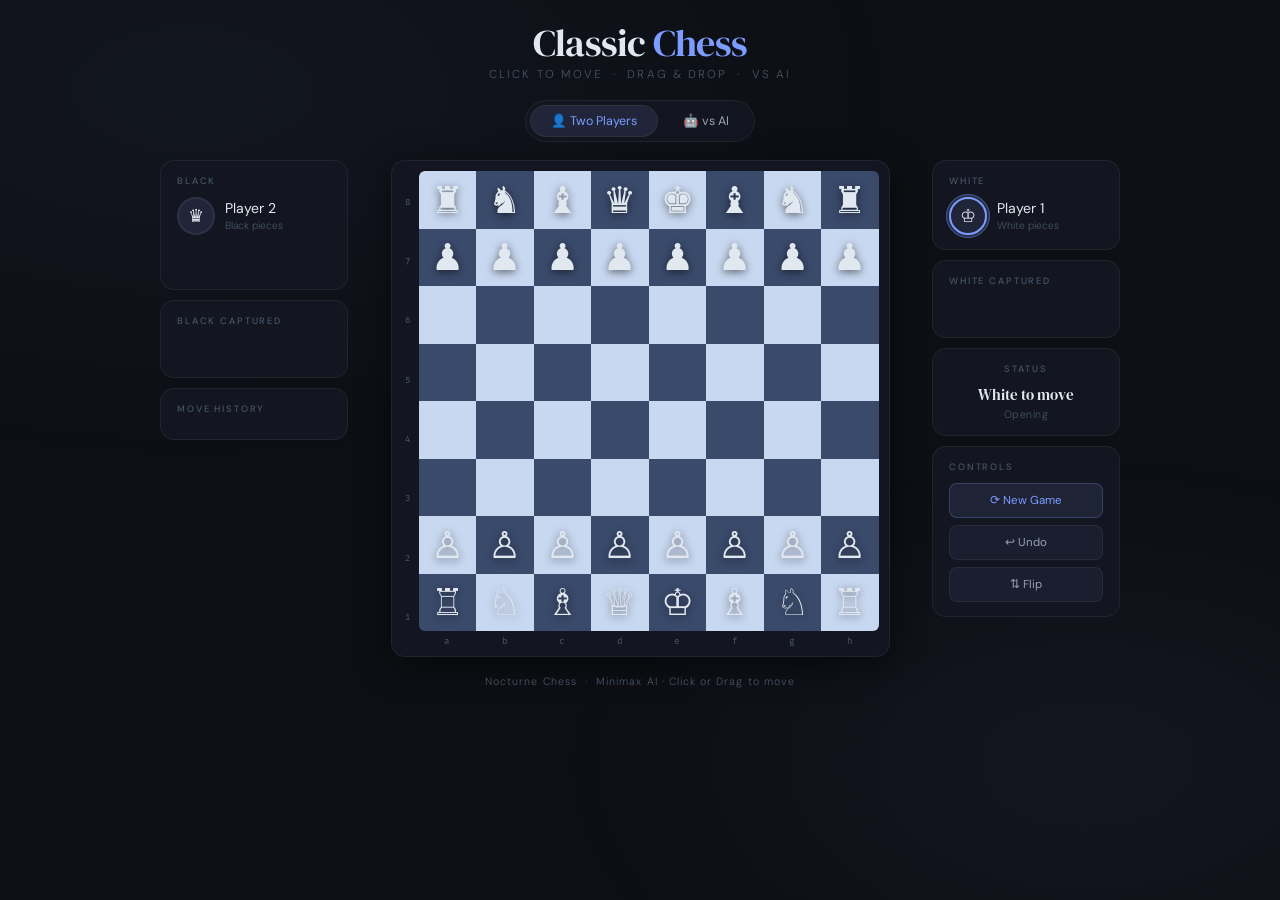
==== index.html @ 40260b12 "logo name update" ====
<!DOCTYPE html>
<html lang="en">

<head>
    <meta charset="UTF-8">
    <meta name="viewport" content="width=device-width, initial-scale=1.0">
    <title>Classic Chess - Sabty</title>
    <link rel="shortcut icon" href="library/chessFav.jfif" type="image/x-icon">
    <link
        href="https://fonts.googleapis.com/css2?family=DM+Serif+Display:ital@0;1&family=DM+Sans:wght@200;300;400;500&family=Fira+Mono:wght@400;500&display=swap"
        rel="stylesheet">
    <link rel="stylesheet" href="index.css">
</head>

<body>
    <div id="app">
        <header class="header">
            <div class="logo">Classic <span>Chess</span></div>
            <div class="subtitle">Click to move &nbsp;·&nbsp; Drag &amp; Drop &nbsp;·&nbsp; vs AI</div>
        </header>
        <div class="mode-bar">
            <button class="mode-btn active" id="mode-human" onclick="setMode('human')">👤 Two Players</button>
            <button class="mode-btn" id="mode-ai" onclick="setMode('ai')">🤖 vs AI</button>
        </div>
        <div class="game-wrap">
            <div class="sidebar">
                <div class="card" id="black-card">
                    <div class="card-label">Black</div>
                    <div class="player-row">
                        <div class="avatar" id="black-avatar">♛</div>
                        <div>
                            <div class="p-name" id="black-name">Player 2</div>
                            <div class="p-label" id="black-sub">Black pieces</div>
                        </div>
                    </div>
                    <div class="diff-row" id="diff-row" style="display:none">
                        <button class="diff-btn" data-d="1" onclick="setDiff(1)">Easy</button>
                        <button class="diff-btn active" data-d="2" onclick="setDiff(2)">Med</button>
                        <button class="diff-btn" data-d="3" onclick="setDiff(3)">Hard</button>
                    </div>
                    <div class="ai-thinking" id="ai-thinking">
                        <span>Thinking</span>
                        <span class="dots"><span>•</span><span>•</span><span>•</span></span>
                    </div>
                </div>
                <div class="card">
                    <div class="card-label">Black captured</div>
                    <div class="captured-row" id="cap-black"></div>
                </div>
                <div class="card">
                    <div class="card-label">Move history</div>
                    <div class="history-list" id="hist-list"></div>
                </div>
            </div>

            <div class="board-wrap">
                <div class="board-shell" id="board-shell">
                    <div class="board-inner">
                        <div class="rank-col" id="rank-col"></div>
                        <div>
                            <div id="board">
                                <!-- flying piece lives inside board for correct absolute positioning -->
                                <div id="flying-piece"></div>
                            </div>
                            <div class="file-row" id="file-row"></div>
                        </div>
                    </div>
                    <div class="gameover" id="gameover">
                        <div class="go-title" id="go-title">Checkmate</div>
                        <div class="go-sub" id="go-sub">White wins</div>
                        <button class="go-btn" onclick="newGame()">Play Again</button>
                    </div>
                </div>
            </div>

            <div class="sidebar">
                <div class="card" id="white-card">
                    <div class="card-label">White</div>
                    <div class="player-row">
                        <div class="avatar">♔</div>
                        <div>
                            <div class="p-name">Player 1</div>
                            <div class="p-label">White pieces</div>
                        </div>
                    </div>
                </div>
                <div class="card">
                    <div class="card-label">White captured</div>
                    <div class="captured-row" id="cap-white"></div>
                </div>
                <div class="card status-card">
                    <div class="card-label">Status</div>
                    <div class="status-main" id="status-main">White to move</div>
                    <div class="status-sub" id="status-sub">Opening</div>
                </div>
                <div class="card">
                    <div class="card-label">Controls</div>
                    <div class="ctrl-group">
                        <button class="btn primary" onclick="newGame()">⟳ New Game</button>
                        <button class="btn" onclick="undoMove()">↩ Undo</button>
                        <button class="btn" onclick="flipBoard()">⇅ Flip</button>
                    </div>
                </div>
            </div>
        </div>
        <footer class="footer">Nocturne Chess &nbsp;·&nbsp; Minimax AI · Click or Drag to move</footer>
    </div>

    <div class="overlay" id="promo-overlay">
        <div class="promo-modal">
            <div class="promo-title">Promote your pawn</div>
            <div class="promo-choices" id="promo-choices"></div>
        </div>
    </div>

    <script src="index.js"></script>
</body>

</html>
---- index.css ----
*,
        *::before,
        *::after {
            box-sizing: border-box;
            margin: 0;
            padding: 0
        }

        :root {
            --bg: #0d0f14;
            --surface: #131620;
            --surface2: #1a1e2e;
            --surface3: #20253a;
            --border: rgba(255, 255, 255, 0.06);
            --border2: rgba(255, 255, 255, 0.12);
            --accent: #7c9dff;
            --accent2: #a78bfa;
            --accent-glow: rgba(124, 157, 255, 0.18);
            --red: #f87171;
            --text: #e2e8f0;
            --text2: #94a3b8;
            --text3: #475569;
            --sq-light: #c8d8f0;
            --sq-dark: #3a4a6b;
            --sq-sel: rgba(124, 157, 255, 0.45);
            --sq-last: rgba(124, 157, 255, 0.22);
            --sq-dot: rgba(124, 157, 255, 0.65);
            --sq-check: rgba(248, 113, 113, 0.45);
            --radius: 14px;
            --radius-sm: 8px;
            --shadow: 0 8px 32px rgba(0, 0, 0, 0.5);
        }

        html {
            scroll-behavior: smooth;
            height: 100%
        }

        body {
            background: var(--bg);
            color: var(--text);
            font-family: 'DM Sans', sans-serif;
            font-weight: 300;
            min-height: 100vh;
            overflow-x: hidden;
            overflow-y: auto;
            -webkit-user-select: none;
            user-select: none
        }

        body::before {
            content: '';
            position: fixed;
            inset: 0;
            background: radial-gradient(ellipse 80% 60% at 15% 10%, rgba(124, 157, 255, .05) 0%, transparent 70%), radial-gradient(ellipse 60% 50% at 85% 85%, rgba(167, 139, 250, .05) 0%, transparent 70%);
            pointer-events: none;
            z-index: 0
        }

        ::-webkit-scrollbar {
            width: 5px
        }

        ::-webkit-scrollbar-track {
            background: transparent
        }

        ::-webkit-scrollbar-thumb {
            background: var(--surface3);
            border-radius: 10px
        }

        /* ── LAYOUT ── */
        #app {
            position: relative;
            z-index: 1;
            min-height: 100vh;
            display: flex;
            flex-direction: column;
            align-items: center;
            padding: 24px 16px 48px;
            gap: 18px
        }

        .header {
            text-align: center;
            animation: fadeDown .8s ease both
        }

        .logo {
            font-family: 'DM Serif Display', serif;
            font-size: clamp(1.6rem, 4vw, 2.4rem);
            color: var(--text);
            letter-spacing: -.02em;
            line-height: 1
        }

        .logo span {
            color: var(--accent)
        }

        .subtitle {
            font-size: .72rem;
            letter-spacing: .18em;
            color: var(--text3);
            text-transform: uppercase;
            margin-top: 5px
        }

        .mode-bar {
            display: flex;
            gap: 6px;
            background: var(--surface);
            border: 1px solid var(--border);
            border-radius: 50px;
            padding: 5px;
            animation: fadeDown .8s .1s ease both
        }

        .mode-btn {
            padding: 7px 20px;
            border-radius: 50px;
            border: none;
            background: transparent;
            color: var(--text2);
            font-family: 'DM Sans', sans-serif;
            font-size: .78rem;
            cursor: pointer;
            transition: all .25s ease
        }

        .mode-btn.active {
            background: var(--surface3);
            color: var(--accent);
            box-shadow: 0 0 0 1px var(--border2)
        }

        .mode-btn:hover:not(.active) {
            color: var(--text)
        }

        .game-wrap {
            display: flex;
            align-items: flex-start;
            gap: 14px;
            width: 100%;
            max-width: 960px;
            animation: fadeUp .9s .2s ease both
        }

        .sidebar {
            flex: 0 0 188px;
            display: flex;
            flex-direction: column;
            gap: 10px
        }

        .card {
            background: var(--surface);
            border: 1px solid var(--border);
            border-radius: var(--radius);
            padding: 14px 16px;
            transition: border-color .2s
        }

        .card-label {
            font-size: .58rem;
            letter-spacing: .2em;
            text-transform: uppercase;
            color: var(--text3);
            margin-bottom: 10px;
            font-weight: 500
        }

        .player-row {
            display: flex;
            align-items: center;
            gap: 10px
        }

        .avatar {
            width: 38px;
            height: 38px;
            border-radius: 50%;
            background: var(--surface3);
            border: 2px solid var(--border);
            display: flex;
            align-items: center;
            justify-content: center;
            font-size: 1.1rem;
            flex-shrink: 0;
            transition: all .3s;
            position: relative
        }

        .active-turn .avatar {
            border-color: var(--accent);
            box-shadow: 0 0 0 3px var(--accent-glow)
        }

        .active-turn .avatar::after {
            content: '';
            position: absolute;
            inset: -5px;
            border-radius: 50%;
            border: 1.5px solid var(--accent);
            opacity: .4;
            animation: ping 1.6s ease-in-out infinite
        }

        @keyframes ping {

            0%,
            100% {
                transform: scale(1);
                opacity: .4
            }

            50% {
                transform: scale(1.22);
                opacity: .1
            }
        }

        .p-name {
            font-size: .88rem;
            color: var(--text);
            font-weight: 400;
            line-height: 1.2
        }

        .p-label {
            font-size: .64rem;
            color: var(--text3);
            margin-top: 2px
        }

        .p-label.ai {
            color: var(--accent2)
        }

        .diff-row {
            display: flex;
            gap: 5px;
            margin-top: 10px
        }

        .diff-btn {
            flex: 1;
            padding: 5px 0;
            border-radius: 6px;
            border: 1px solid var(--border);
            background: transparent;
            color: var(--text3);
            font-family: 'DM Sans', sans-serif;
            font-size: .63rem;
            cursor: pointer;
            transition: all .2s
        }

        .diff-btn.active {
            background: var(--surface3);
            color: var(--accent);
            border-color: var(--accent)
        }

        .diff-btn:hover:not(.active) {
            color: var(--text2);
            border-color: var(--border2)
        }

        .ai-thinking {
            display: flex;
            align-items: center;
            gap: 8px;
            padding: 8px 10px;
            background: rgba(124, 157, 255, .06);
            border: 1px solid rgba(124, 157, 255, .15);
            border-radius: 8px;
            font-size: .7rem;
            color: var(--accent);
            margin-top: 8px;
            opacity: 0;
            transition: opacity .3s;
            pointer-events: none
        }

        .ai-thinking.show {
            opacity: 1
        }

        .dots span {
            animation: blink 1.4s infinite both
        }

        .dots span:nth-child(2) {
            animation-delay: .2s
        }

        .dots span:nth-child(3) {
            animation-delay: .4s
        }

        @keyframes blink {

            0%,
            80%,
            100% {
                opacity: 0
            }

            40% {
                opacity: 1
            }
        }

        .captured-row {
            min-height: 26px;
            display: flex;
            flex-wrap: wrap;
            gap: 1px;
            font-size: .9rem;
            line-height: 1.3;
            color: var(--text2)
        }

        .history-list {
            max-height: 130px;
            overflow-y: auto;
            display: flex;
            flex-direction: column;
            gap: 1px
        }

        .hist-row {
            display: grid;
            grid-template-columns: 20px 1fr 1fr;
            gap: 4px;
            padding: 3px 4px;
            border-radius: 4px;
            font-family: 'Fira Mono', monospace;
            font-size: .66rem;
            color: var(--text2)
        }

        .hist-row:last-child {
            background: var(--surface2)
        }

        .hist-n {
            color: var(--text3);
            font-size: .6rem
        }

        .status-card {
            text-align: center
        }

        .status-main {
            font-family: 'DM Serif Display', serif;
            font-size: .95rem;
            color: var(--text);
            line-height: 1.3
        }

        .status-main.check {
            color: var(--red)
        }

        .status-sub {
            font-size: .66rem;
            color: var(--text3);
            margin-top: 3px;
            letter-spacing: .05em
        }

        .ctrl-group {
            display: flex;
            flex-direction: column;
            gap: 7px
        }

        .btn {
            width: 100%;
            padding: 9px 14px;
            border-radius: var(--radius-sm);
            border: 1px solid var(--border);
            background: var(--surface2);
            color: var(--text2);
            font-family: 'DM Sans', sans-serif;
            font-size: .72rem;
            cursor: pointer;
            transition: all .2s;
            display: flex;
            align-items: center;
            justify-content: center;
            gap: 6px
        }

        .btn:hover {
            background: var(--surface3);
            color: var(--text);
            border-color: var(--border2);
            transform: translateY(-1px)
        }

        .btn:active {
            transform: scale(.98)
        }

        .btn.primary {
            background: rgba(124, 157, 255, .1);
            border-color: rgba(124, 157, 255, .25);
            color: var(--accent)
        }

        .btn.primary:hover {
            background: rgba(124, 157, 255, .18);
            border-color: var(--accent)
        }

        /* ── BOARD ── */
        .board-wrap {
            flex: 1;
            display: flex;
            flex-direction: column;
            align-items: center;
            min-width: 0
        }

        .board-shell {
            position: relative;
            background: var(--surface);
            border: 1px solid var(--border);
            border-radius: var(--radius);
            padding: 10px;
            box-shadow: var(--shadow);
            transition: box-shadow .35s
        }

        .board-shell.glow {
            box-shadow: var(--shadow), 0 0 50px rgba(124, 157, 255, .07), 0 0 0 1px rgba(124, 157, 255, .08)
        }

        .file-row {
            display: flex;
            justify-content: space-around;
            padding: 4px 0 0
        }

        .rank-col {
            display: flex;
            flex-direction: column;
            justify-content: space-around;
            padding: 0 5px 0 0
        }

        .board-inner {
            display: flex
        }

        .coord {
            font-family: 'Fira Mono', monospace;
            font-size: clamp(.42rem, .75vw, .58rem);
            color: var(--text3);
            text-align: center;
            user-select: none;
            width: 12px
        }

        /* The board grid — squares are positioned relatively, pieces fly over them */
        #board {
            display: grid;
            grid-template-columns: repeat(8, 1fr);
            grid-template-rows: repeat(8, 1fr);
            width: min(56vw, 460px);
            height: min(56vw, 460px);
            border-radius: 6px;
            overflow: hidden;
            box-shadow: inset 0 0 30px rgba(0, 0, 0, .4);
            position: relative;
            /* anchor for flying piece */
        }

        .sq {
            position: relative;
            display: flex;
            align-items: center;
            justify-content: center;
            cursor: pointer;
            transition: filter .1s;
        }

        .sq.light {
            background: var(--sq-light)
        }

        .sq.dark {
            background: var(--sq-dark)
        }

        .sq.selected {
            background: var(--sq-sel) !important;
            box-shadow: inset 0 0 0 2.5px rgba(124, 157, 255, .85)
        }

        .sq.lm-from,
        .sq.lm-to {
            background: var(--sq-last) !important
        }

        .sq.in-check {
            background: var(--sq-check) !important
        }

        .sq:hover:not(.selected) {
            filter: brightness(1.09)
        }

        /* move indicator dot */
        .sq.can-move::after {
            content: '';
            position: absolute;
            width: 30%;
            height: 30%;
            border-radius: 50%;
            background: var(--sq-dot);
            pointer-events: none;
            box-shadow: 0 0 10px var(--sq-dot);
            z-index: 1
        }

        /* capture ring */
        .sq.can-cap::after {
            content: '';
            position: absolute;
            inset: 0;
            border: 3.5px solid rgba(124, 157, 255, .55);
            pointer-events: none;
            z-index: 1
        }

        /* ── PIECES ── */
        /* Static piece sitting on square */
        .piece {
            font-size: clamp(1.4rem, 3.2vw, 2.3rem);
            line-height: 1;
            pointer-events: none;
            /* drag handled by square / flying-piece */
            filter: drop-shadow(0 2px 4px rgba(0, 0, 0, .55));
            position: relative;
            z-index: 2;
            transition: transform .1s ease, opacity .15s ease;
            will-change: transform;
        }

        .sq:hover .piece {
            transform: scale(1.06) translateY(-2px)
        }

        /* while being dragged from, hide static piece */
        .sq.dragging-src .piece {
            opacity: 0
        }

        /* ── FLYING / ANIMATED PIECE ── */
        /* This div flies from source to dest via CSS transition */
        #flying-piece {
            position: absolute;
            pointer-events: none;
            z-index: 100;
            font-size: clamp(1.4rem, 3.2vw, 2.3rem);
            line-height: 1;
            filter: drop-shadow(0 6px 16px rgba(0, 0, 0, .7));
            transform-origin: center;
            display: none;
            will-change: transform, left, top;
        }

        #flying-piece.animate {
            transition: left .22s cubic-bezier(.25, .8, .25, 1), top .22s cubic-bezier(.25, .8, .25, 1), transform .22s ease;
        }

        #flying-piece.drag-scale {
            transform: scale(1.25) translateY(-8px)
        }

        /* ── GAME OVER ── */
        .gameover {
            position: absolute;
            top: 50%;
            left: 50%;
            transform: translate(-50%, -50%) scale(.85);
            background: rgba(10, 12, 18, .96);
            border: 1px solid var(--border2);
            backdrop-filter: blur(18px);
            border-radius: var(--radius);
            padding: 32px 40px;
            text-align: center;
            z-index: 20;
            box-shadow: var(--shadow);
            opacity: 0;
            pointer-events: none;
            transition: all .4s cubic-bezier(.34, 1.56, .64, 1);
            min-width: 220px
        }

        .gameover.show {
            opacity: 1;
            pointer-events: all;
            transform: translate(-50%, -50%) scale(1)
        }

        .go-title {
            font-family: 'DM Serif Display', serif;
            font-size: 1.8rem;
            color: var(--accent);
            text-shadow: 0 0 30px rgba(124, 157, 255, .4);
            margin-bottom: 5px
        }

        .go-sub {
            font-size: .82rem;
            color: var(--text2);
            margin-bottom: 20px
        }

        .go-btn {
            padding: 10px 28px;
            border-radius: 50px;
            background: rgba(124, 157, 255, .1);
            border: 1px solid rgba(124, 157, 255, .3);
            color: var(--accent);
            font-family: 'DM Sans', sans-serif;
            font-size: .78rem;
            cursor: pointer;
            transition: all .2s
        }

        .go-btn:hover {
            background: rgba(124, 157, 255, .2);
            border-color: var(--accent)
        }

        /* ── PROMO ── */
        .overlay {
            position: fixed;
            inset: 0;
            background: rgba(5, 6, 12, .82);
            backdrop-filter: blur(8px);
            display: flex;
            align-items: center;
            justify-content: center;
            z-index: 200;
            opacity: 0;
            pointer-events: none;
            transition: opacity .3s
        }

        .overlay.open {
            opacity: 1;
            pointer-events: all
        }

        .promo-modal {
            background: var(--surface2);
            border: 1px solid var(--border2);
            border-radius: var(--radius);
            padding: 28px 24px;
            text-align: center;
            box-shadow: 0 40px 80px rgba(0, 0, 0, .7);
            transform: translateY(14px) scale(.97);
            transition: transform .3s
        }

        .overlay.open .promo-modal {
            transform: none
        }

        .promo-title {
            font-family: 'DM Serif Display', serif;
            font-size: 1.1rem;
            color: var(--text);
            margin-bottom: 18px
        }

        .promo-choices {
            display: flex;
            gap: 10px;
            justify-content: center
        }

        .promo-btn {
            width: 68px;
            height: 68px;
            background: var(--surface3);
            border: 1px solid var(--border);
            border-radius: 10px;
            font-size: 2.4rem;
            cursor: pointer;
            display: flex;
            align-items: center;
            justify-content: center;
            transition: all .2s;
            filter: drop-shadow(0 2px 5px rgba(0, 0, 0, .4))
        }

        .promo-btn:hover {
            background: var(--surface);
            border-color: var(--accent);
            transform: translateY(-3px) scale(1.08);
            box-shadow: 0 8px 24px rgba(124, 157, 255, .2)
        }

        .footer {
            text-align: center;
            font-size: .66rem;
            color: var(--text3);
            letter-spacing: .1em;
            animation: fadeUp .8s .5s ease both
        }

        @keyframes fadeDown {
            from {
                opacity: 0;
                transform: translateY(-16px)
            }

            to {
                opacity: 1;
                transform: translateY(0)
            }
        }

        @keyframes fadeUp {
            from {
                opacity: 0;
                transform: translateY(16px)
            }

            to {
                opacity: 1;
                transform: translateY(0)
            }
        }

        /* ── RESPONSIVE ── */
        @media(max-width:800px) {
            .game-wrap {
                flex-direction: column;
                align-items: center
            }

            .sidebar {
                flex-direction: row;
                flex-wrap: wrap;
                width: 100%;
                max-width: 520px
            }

            .sidebar .card {
                flex: 1 1 140px;
                min-width: 120px
            }

            .ctrl-group {
                flex-direction: row
            }

            .btn {
                padding: 8px 10px
            }

            #board {
                width: min(90vw, 440px);
                height: min(90vw, 440px)
            }
        }

        @media(max-width:500px) {
            #app {
                padding: 12px 10px 32px;
                gap: 14px
            }

            .sidebar .card {
                flex: 1 1 110px;
                padding: 10px 12px
            }

            .mode-btn {
                padding: 6px 13px;
                font-size: .72rem
            }

            .history-list {
                max-height: 90px
            }
        }
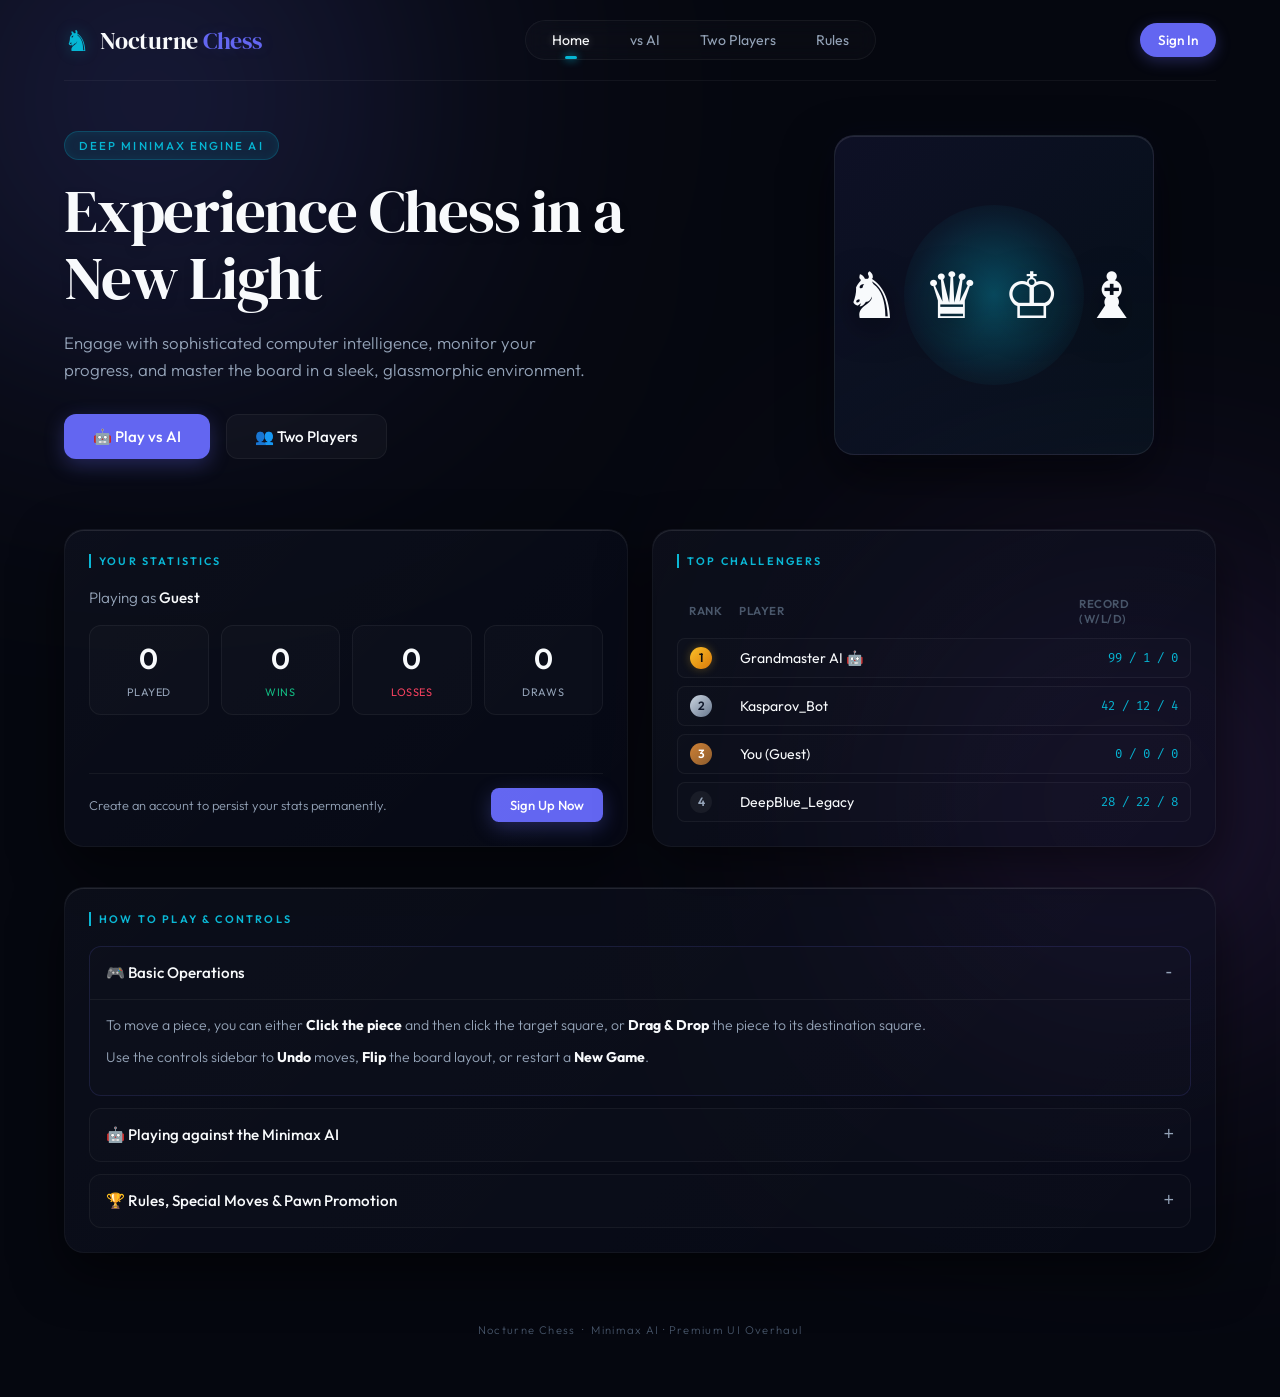
==== commit 8da80a32: "login sign up update and ui design changed" ====
--- a/index.html
+++ b/index.html
@@ -4,108 +4,252 @@
 <head>
     <meta charset="UTF-8">
     <meta name="viewport" content="width=device-width, initial-scale=1.0">
-    <title>Classic Chess - Sabty</title>
-    <link rel="shortcut icon" href="library/chessFav.jfif" type="image/x-icon">
+    <title>Nocturne Chess - Premium Engine AI</title>
+    <link rel="shortcut icon" href="library/Favicon.png" type="image/png">
     <link
-        href="https://fonts.googleapis.com/css2?family=DM+Serif+Display:ital@0;1&family=DM+Sans:wght@200;300;400;500&family=Fira+Mono:wght@400;500&display=swap"
+        href="https://fonts.googleapis.com/css2?family=Outfit:wght@300;400;500;600;700&family=DM+Serif+Display:ital@0;1&family=DM+Sans:wght@200;300;400;500&family=Fira+Mono:wght@400;500&display=swap"
         rel="stylesheet">
     <link rel="stylesheet" href="index.css">
 </head>
 
 <body>
+    <!-- Radial Nebulae Glow Backdrops -->
+    <div class="nebula nebula-1"></div>
+    <div class="nebula nebula-2"></div>
+
     <div id="app">
-        <header class="header">
-            <div class="logo">Classic <span>Chess</span></div>
-            <div class="subtitle">Click to move &nbsp;·&nbsp; Drag &amp; Drop &nbsp;·&nbsp; vs AI</div>
-        </header>
-        <div class="mode-bar">
-            <button class="mode-btn active" id="mode-human" onclick="setMode('human')">👤 Two Players</button>
-            <button class="mode-btn" id="mode-ai" onclick="setMode('ai')">🤖 vs AI</button>
+        <!-- Navigation Bar -->
+        <nav class="navbar">
+            <div class="nav-brand" onclick="navigateTo('home')">
+                <span class="brand-icon">♞</span>
+                <span class="brand-text">Nocturne <span>Chess</span></span>
+            </div>
+            <div class="nav-links">
+                <a href="#" class="nav-item active" id="link-home" onclick="navigateTo('home'); event.preventDefault();">Home</a>
+                <a href="#" class="nav-item" id="link-play-ai" onclick="startNewGame('ai'); event.preventDefault();">vs AI</a>
+                <a href="#" class="nav-item" id="link-play-local" onclick="startNewGame('human'); event.preventDefault();">Two Players</a>
+                <a href="#" class="nav-item" id="link-rules" onclick="scrollToRules(); event.preventDefault();">Rules</a>
+            </div>
+            <div class="nav-auth" id="nav-auth-section">
+                <!-- Will be dynamically updated by index.js -->
+                <button class="nav-btn" onclick="window.location.href='./Login-signup/signin.html'">Sign In</button>
+            </div>
+        </nav>
+
+        <!-- HOMEPAGE VIEW -->
+        <div id="home-view" class="view-screen active">
+            <div class="hero-section">
+                <div class="hero-content">
+                    <span class="hero-badge">Deep Minimax Engine AI</span>
+                    <h1 class="hero-title">Experience Chess in a New Light</h1>
+                    <p class="hero-subtitle">Engage with sophisticated computer intelligence, monitor your progress, and master the board in a sleek, glassmorphic environment.</p>
+                    <div class="hero-actions">
+                        <button class="btn btn-primary" onclick="startNewGame('ai')">🤖 Play vs AI</button>
+                        <button class="btn btn-secondary" onclick="startNewGame('human')">👥 Two Players</button>
+                    </div>
+                </div>
+                <div class="hero-visual">
+                    <div class="mock-board-container">
+                        <div class="visual-blur-circle"></div>
+                        <div class="preview-pieces">♞ ♛ ♔ ♝</div>
+                    </div>
+                </div>
+            </div>
+
+            <!-- Dashboard / Statistics Grid -->
+            <div class="home-grid">
+                <div class="card stats-card-wrapper">
+                    <div class="card-label">Your Statistics</div>
+                    <div class="stats-user-info" id="stats-user-greeting">
+                        Playing as <strong id="stats-username">Guest</strong>
+                    </div>
+                    <div class="stats-grid">
+                        <div class="stat-box">
+                            <span class="stat-val" id="stat-played">0</span>
+                            <span class="stat-lbl">Played</span>
+                        </div>
+                        <div class="stat-box">
+                            <span class="stat-val" id="stat-wins">0</span>
+                            <span class="stat-lbl text-win">Wins</span>
+                        </div>
+                        <div class="stat-box">
+                            <span class="stat-val" id="stat-losses">0</span>
+                            <span class="stat-lbl text-loss">Losses</span>
+                        </div>
+                        <div class="stat-box">
+                            <span class="stat-val" id="stat-draws">0</span>
+                            <span class="stat-lbl">Draws</span>
+                        </div>
+                    </div>
+                    <div class="stats-cta" id="stats-auth-prompt">
+                        <p>Create an account to persist your stats permanently.</p>
+                        <button class="btn btn-primary btn-sm" onclick="window.location.href='./Login-signup/signup.html'">Sign Up Now</button>
+                    </div>
+                </div>
+
+                <!-- Leaderboard Card -->
+                <div class="card leaderboard-card">
+                    <div class="card-label">Top Challengers</div>
+                    <div class="leaderboard-list">
+                        <div class="leader-row header-row">
+                            <span>Rank</span>
+                            <span>Player</span>
+                            <span>Record (W/L/D)</span>
+                        </div>
+                        <div class="leader-row">
+                            <span class="rank-badge rank-1">1</span>
+                            <span class="player-name">Grandmaster AI 🤖</span>
+                            <span class="player-record">99 / 1 / 0</span>
+                        </div>
+                        <div class="leader-row">
+                            <span class="rank-badge rank-2">2</span>
+                            <span class="player-name">Kasparov_Bot</span>
+                            <span class="player-record">42 / 12 / 4</span>
+                        </div>
+                        <div class="leader-row">
+                            <span class="rank-badge rank-3">3</span>
+                            <span class="player-name" id="leader-user-name">You (Guest)</span>
+                            <span class="player-record" id="leader-user-record">0 / 0 / 0</span>
+                        </div>
+                        <div class="leader-row">
+                            <span class="rank-badge">4</span>
+                            <span class="player-name">DeepBlue_Legacy</span>
+                            <span class="player-record">28 / 22 / 8</span>
+                        </div>
+                    </div>
+                </div>
+            </div>
+
+            <!-- Rules & FAQ Section -->
+            <div class="card rules-section" id="rules-section">
+                <div class="card-label">How to Play & Controls</div>
+                <div class="rules-accordion">
+                    <details class="rules-details" open>
+                        <summary class="rules-summary">🎮 Basic Operations</summary>
+                        <div class="rules-content">
+                            <p>To move a piece, you can either <strong>Click the piece</strong> and then click the target square, or <strong>Drag & Drop</strong> the piece to its destination square.</p>
+                            <p>Use the controls sidebar to <strong>Undo</strong> moves, <strong>Flip</strong> the board layout, or restart a <strong>New Game</strong>.</p>
+                        </div>
+                    </details>
+                    <details class="rules-details">
+                        <summary class="rules-summary">🤖 Playing against the Minimax AI</summary>
+                        <div class="rules-content">
+                            <p>Switching to <strong>vs AI</strong> mode enables the Minimax engine. The engine computes optimal moves using alpha-beta pruning.</p>
+                            <p>You can choose between three difficulty levels: <strong>Easy</strong> (incorporates randomized noise), <strong>Med</strong> (Medium depth search), and <strong>Hard</strong> (deeper positional lookup).</p>
+                        </div>
+                    </details>
+                    <details class="rules-details">
+                        <summary class="rules-summary">🏆 Rules, Special Moves & Pawn Promotion</summary>
+                        <div class="rules-content">
+                            <p>The game supports standard chess rules including checkmate verification, stalemate detection, castling, and en passant captures.</p>
+                            <p>When a pawn reaches the opposite end of the board, an overlay dialog will prompt you to select a promotion piece (Queen, Rook, Bishop, or Knight).</p>
+                        </div>
+                    </details>
+                </div>
+            </div>
         </div>
-        <div class="game-wrap">
-            <div class="sidebar">
-                <div class="card" id="black-card">
-                    <div class="card-label">Black</div>
-                    <div class="player-row">
-                        <div class="avatar" id="black-avatar">♛</div>
-                        <div>
-                            <div class="p-name" id="black-name">Player 2</div>
-                            <div class="p-label" id="black-sub">Black pieces</div>
-                        </div>
-                    </div>
-                    <div class="diff-row" id="diff-row" style="display:none">
-                        <button class="diff-btn" data-d="1" onclick="setDiff(1)">Easy</button>
-                        <button class="diff-btn active" data-d="2" onclick="setDiff(2)">Med</button>
-                        <button class="diff-btn" data-d="3" onclick="setDiff(3)">Hard</button>
-                    </div>
-                    <div class="ai-thinking" id="ai-thinking">
-                        <span>Thinking</span>
-                        <span class="dots"><span>•</span><span>•</span><span>•</span></span>
-                    </div>
-                </div>
-                <div class="card">
-                    <div class="card-label">Black captured</div>
-                    <div class="captured-row" id="cap-black"></div>
-                </div>
-                <div class="card">
-                    <div class="card-label">Move history</div>
-                    <div class="history-list" id="hist-list"></div>
-                </div>
-            </div>
-
-            <div class="board-wrap">
-                <div class="board-shell" id="board-shell">
-                    <div class="board-inner">
-                        <div class="rank-col" id="rank-col"></div>
-                        <div>
-                            <div id="board">
-                                <!-- flying piece lives inside board for correct absolute positioning -->
-                                <div id="flying-piece"></div>
+
+
+        <!-- GAMEPLAY VIEW -->
+        <div id="game-view" class="view-screen" style="display: none;">
+            <div class="game-header">
+                <button class="back-home-btn" onclick="navigateTo('home')">← Back to Dashboard</button>
+                <div class="mode-bar">
+                    <button class="mode-btn active" id="mode-human" onclick="setMode('human')">👤 Two Players</button>
+                    <button class="mode-btn" id="mode-ai" onclick="setMode('ai')">🤖 vs AI</button>
+                </div>
+            </div>
+            
+            <div class="game-wrap">
+                <!-- BLACK SIDEBAR -->
+                <div class="sidebar">
+                    <div class="card" id="black-card">
+                        <div class="card-label">Black</div>
+                        <div class="player-row">
+                            <div class="avatar" id="black-avatar">♛</div>
+                            <div>
+                                <div class="p-name" id="black-name">Player 2</div>
+                                <div class="p-label" id="black-sub">Black pieces</div>
                             </div>
-                            <div class="file-row" id="file-row"></div>
-                        </div>
-                    </div>
-                    <div class="gameover" id="gameover">
-                        <div class="go-title" id="go-title">Checkmate</div>
-                        <div class="go-sub" id="go-sub">White wins</div>
-                        <button class="go-btn" onclick="newGame()">Play Again</button>
-                    </div>
-                </div>
-            </div>
-
-            <div class="sidebar">
-                <div class="card" id="white-card">
-                    <div class="card-label">White</div>
-                    <div class="player-row">
-                        <div class="avatar">♔</div>
-                        <div>
-                            <div class="p-name">Player 1</div>
-                            <div class="p-label">White pieces</div>
-                        </div>
-                    </div>
-                </div>
-                <div class="card">
-                    <div class="card-label">White captured</div>
-                    <div class="captured-row" id="cap-white"></div>
-                </div>
-                <div class="card status-card">
-                    <div class="card-label">Status</div>
-                    <div class="status-main" id="status-main">White to move</div>
-                    <div class="status-sub" id="status-sub">Opening</div>
-                </div>
-                <div class="card">
-                    <div class="card-label">Controls</div>
-                    <div class="ctrl-group">
-                        <button class="btn primary" onclick="newGame()">⟳ New Game</button>
-                        <button class="btn" onclick="undoMove()">↩ Undo</button>
-                        <button class="btn" onclick="flipBoard()">⇅ Flip</button>
+                        </div>
+                        <div class="diff-row" id="diff-row" style="display:none">
+                            <button class="diff-btn" data-d="1" onclick="setDiff(1)">Easy</button>
+                            <button class="diff-btn active" data-d="2" onclick="setDiff(2)">Med</button>
+                            <button class="diff-btn" data-d="3" onclick="setDiff(3)">Hard</button>
+                        </div>
+                        <div class="ai-thinking" id="ai-thinking">
+                            <span>Thinking</span>
+                            <span class="dots"><span>•</span><span>•</span><span>•</span></span>
+                        </div>
+                    </div>
+                    <div class="card">
+                        <div class="card-label">Black captured</div>
+                        <div class="captured-row" id="cap-black"></div>
+                    </div>
+                    <div class="card">
+                        <div class="card-label">Move history</div>
+                        <div class="history-list" id="hist-list"></div>
+                    </div>
+                </div>
+
+                <!-- GAME BOARD CONTAINER -->
+                <div class="board-wrap">
+                    <div class="board-shell" id="board-shell">
+                        <div class="board-inner">
+                            <div class="rank-col" id="rank-col"></div>
+                            <div>
+                                <div id="board">
+                                    <!-- flying piece lives inside board for correct absolute positioning -->
+                                    <div id="flying-piece"></div>
+                                </div>
+                                <div class="file-row" id="file-row"></div>
+                            </div>
+                        </div>
+                        <div class="gameover" id="gameover">
+                            <div class="go-title" id="go-title">Checkmate</div>
+                            <div class="go-sub" id="go-sub">White wins</div>
+                            <button class="go-btn" onclick="newGame()">Play Again</button>
+                        </div>
+                    </div>
+                </div>
+
+                <!-- WHITE SIDEBAR -->
+                <div class="sidebar">
+                    <div class="card" id="white-card">
+                        <div class="card-label">White</div>
+                        <div class="player-row">
+                            <div class="avatar" id="white-avatar">♔</div>
+                            <div>
+                                <div class="p-name" id="white-name">Player 1</div>
+                                <div class="p-label" id="white-sub">White pieces</div>
+                            </div>
+                        </div>
+                    </div>
+                    <div class="card">
+                        <div class="card-label">White captured</div>
+                        <div class="captured-row" id="cap-white"></div>
+                    </div>
+                    <div class="card status-card">
+                        <div class="card-label">Status</div>
+                        <div class="status-main" id="status-main">White to move</div>
+                        <div class="status-sub" id="status-sub">Opening</div>
+                    </div>
+                    <div class="card">
+                        <div class="card-label">Controls</div>
+                        <div class="ctrl-group">
+                            <button class="btn btn-primary btn-game" onclick="newGame()">⟳ New Game</button>
+                            <button class="btn btn-game" onclick="undoMove()">↩ Undo</button>
+                            <button class="btn btn-game" onclick="flipBoard()">⇅ Flip</button>
+                        </div>
                     </div>
                 </div>
             </div>
         </div>
-        <footer class="footer">Nocturne Chess &nbsp;·&nbsp; Minimax AI · Click or Drag to move</footer>
+
+        <footer class="footer">Nocturne Chess &nbsp;·&nbsp; Minimax AI · Premium UI Overhaul</footer>
     </div>
 
+    <!-- PROMOTION DIALOG OVERLAY -->
     <div class="overlay" id="promo-overlay">
         <div class="promo-modal">
             <div class="promo-title">Promote your pawn</div>
--- a/index.css
+++ b/index.css
@@ -1,799 +1,1603 @@
-        *,
-        *::before,
-        *::after {
-            box-sizing: border-box;
-            margin: 0;
-            padding: 0
-        }
-
-        :root {
-            --bg: #0d0f14;
-            --surface: #131620;
-            --surface2: #1a1e2e;
-            --surface3: #20253a;
-            --border: rgba(255, 255, 255, 0.06);
-            --border2: rgba(255, 255, 255, 0.12);
-            --accent: #7c9dff;
-            --accent2: #a78bfa;
-            --accent-glow: rgba(124, 157, 255, 0.18);
-            --red: #f87171;
-            --text: #e2e8f0;
-            --text2: #94a3b8;
-            --text3: #475569;
-            --sq-light: #c8d8f0;
-            --sq-dark: #3a4a6b;
-            --sq-sel: rgba(124, 157, 255, 0.45);
-            --sq-last: rgba(124, 157, 255, 0.22);
-            --sq-dot: rgba(124, 157, 255, 0.65);
-            --sq-check: rgba(248, 113, 113, 0.45);
-            --radius: 14px;
-            --radius-sm: 8px;
-            --shadow: 0 8px 32px rgba(0, 0, 0, 0.5);
-        }
-
-        html {
-            scroll-behavior: smooth;
-            height: 100%
-        }
-
-        body {
-            background: var(--bg);
-            color: var(--text);
-            font-family: 'DM Sans', sans-serif;
-            font-weight: 300;
-            min-height: 100vh;
-            overflow-x: hidden;
-            overflow-y: auto;
-            -webkit-user-select: none;
-            user-select: none
-        }
-
-        body::before {
-            content: '';
-            position: fixed;
-            inset: 0;
-            background: radial-gradient(ellipse 80% 60% at 15% 10%, rgba(124, 157, 255, .05) 0%, transparent 70%), radial-gradient(ellipse 60% 50% at 85% 85%, rgba(167, 139, 250, .05) 0%, transparent 70%);
-            pointer-events: none;
-            z-index: 0
-        }
-
-        ::-webkit-scrollbar {
-            width: 5px
-        }
-
-        ::-webkit-scrollbar-track {
-            background: transparent
-        }
-
-        ::-webkit-scrollbar-thumb {
-            background: var(--surface3);
-            border-radius: 10px
-        }
-
-        /* ── LAYOUT ── */
-        #app {
-            position: relative;
-            z-index: 1;
-            min-height: 100vh;
-            display: flex;
-            flex-direction: column;
-            align-items: center;
-            padding: 24px 16px 48px;
-            gap: 18px
-        }
-
-        .header {
-            text-align: center;
-            animation: fadeDown .8s ease both
-        }
-
-        .logo {
-            font-family: 'DM Serif Display', serif;
-            font-size: clamp(1.6rem, 4vw, 2.4rem);
-            color: var(--text);
-            letter-spacing: -.02em;
-            line-height: 1
-        }
-
-        .logo span {
-            color: var(--accent)
-        }
-
-        .subtitle {
-            font-size: .72rem;
-            letter-spacing: .18em;
-            color: var(--text3);
-            text-transform: uppercase;
-            margin-top: 5px
-        }
-
-        .mode-bar {
-            display: flex;
-            gap: 6px;
-            background: var(--surface);
-            border: 1px solid var(--border);
-            border-radius: 50px;
-            padding: 5px;
-            animation: fadeDown .8s .1s ease both
-        }
-
-        .mode-btn {
-            padding: 7px 20px;
-            border-radius: 50px;
-            border: none;
-            background: transparent;
-            color: var(--text2);
-            font-family: 'DM Sans', sans-serif;
-            font-size: .78rem;
-            cursor: pointer;
-            transition: all .25s ease
-        }
-
-        .mode-btn.active {
-            background: var(--surface3);
-            color: var(--accent);
-            box-shadow: 0 0 0 1px var(--border2)
-        }
-
-        .mode-btn:hover:not(.active) {
-            color: var(--text)
-        }
-
-        .game-wrap {
-            display: flex;
-            align-items: flex-start;
-            gap: 14px;
-            width: 100%;
-            max-width: 960px;
-            animation: fadeUp .9s .2s ease both
-        }
-
-        .sidebar {
-            flex: 0 0 188px;
-            display: flex;
-            flex-direction: column;
-            gap: 10px
-        }
-
-        .card {
-            background: var(--surface);
-            border: 1px solid var(--border);
-            border-radius: var(--radius);
-            padding: 14px 16px;
-            transition: border-color .2s
-        }
-
-        .card-label {
-            font-size: .58rem;
-            letter-spacing: .2em;
-            text-transform: uppercase;
-            color: var(--text3);
-            margin-bottom: 10px;
-            font-weight: 500
-        }
-
-        .player-row {
-            display: flex;
-            align-items: center;
-            gap: 10px
-        }
-
-        .avatar {
-            width: 38px;
-            height: 38px;
-            border-radius: 50%;
-            background: var(--surface3);
-            border: 2px solid var(--border);
-            display: flex;
-            align-items: center;
-            justify-content: center;
-            font-size: 1.1rem;
-            flex-shrink: 0;
-            transition: all .3s;
-            position: relative
-        }
-
-        .active-turn .avatar {
-            border-color: var(--accent);
-            box-shadow: 0 0 0 3px var(--accent-glow)
-        }
-
-        .active-turn .avatar::after {
-            content: '';
-            position: absolute;
-            inset: -5px;
-            border-radius: 50%;
-            border: 1.5px solid var(--accent);
-            opacity: .4;
-            animation: ping 1.6s ease-in-out infinite
-        }
-
-        @keyframes ping {
-
-            0%,
-            100% {
-                transform: scale(1);
-                opacity: .4
-            }
-
-            50% {
-                transform: scale(1.22);
-                opacity: .1
-            }
-        }
-
-        .p-name {
-            font-size: .88rem;
-            color: var(--text);
-            font-weight: 400;
-            line-height: 1.2
-        }
-
-        .p-label {
-            font-size: .64rem;
-            color: var(--text3);
-            margin-top: 2px
-        }
-
-        .p-label.ai {
-            color: var(--accent2)
-        }
-
-        .diff-row {
-            display: flex;
-            gap: 5px;
-            margin-top: 10px
-        }
-
-        .diff-btn {
-            flex: 1;
-            padding: 5px 0;
-            border-radius: 6px;
-            border: 1px solid var(--border);
-            background: transparent;
-            color: var(--text3);
-            font-family: 'DM Sans', sans-serif;
-            font-size: .63rem;
-            cursor: pointer;
-            transition: all .2s
-        }
-
-        .diff-btn.active {
-            background: var(--surface3);
-            color: var(--accent);
-            border-color: var(--accent)
-        }
-
-        .diff-btn:hover:not(.active) {
-            color: var(--text2);
-            border-color: var(--border2)
-        }
-
-        .ai-thinking {
-            display: flex;
-            align-items: center;
-            gap: 8px;
-            padding: 8px 10px;
-            background: rgba(124, 157, 255, .06);
-            border: 1px solid rgba(124, 157, 255, .15);
-            border-radius: 8px;
-            font-size: .7rem;
-            color: var(--accent);
-            margin-top: 8px;
-            opacity: 0;
-            transition: opacity .3s;
-            pointer-events: none
-        }
-
-        .ai-thinking.show {
-            opacity: 1
-        }
-
-        .dots span {
-            animation: blink 1.4s infinite both
-        }
-
-        .dots span:nth-child(2) {
-            animation-delay: .2s
-        }
-
-        .dots span:nth-child(3) {
-            animation-delay: .4s
-        }
-
-        @keyframes blink {
-
-            0%,
-            80%,
-            100% {
-                opacity: 0
-            }
-
-            40% {
-                opacity: 1
-            }
-        }
-
-        .captured-row {
-            min-height: 26px;
-            display: flex;
-            flex-wrap: wrap;
-            gap: 1px;
-            font-size: .9rem;
-            line-height: 1.3;
-            color: var(--text2)
-        }
-
-        .history-list {
-            max-height: 130px;
-            overflow-y: auto;
-            display: flex;
-            flex-direction: column;
-            gap: 1px
-        }
-
-        .hist-row {
-            display: grid;
-            grid-template-columns: 20px 1fr 1fr;
-            gap: 4px;
-            padding: 3px 4px;
-            border-radius: 4px;
-            font-family: 'Fira Mono', monospace;
-            font-size: .66rem;
-            color: var(--text2)
-        }
-
-        .hist-row:last-child {
-            background: var(--surface2)
-        }
-
-        .hist-n {
-            color: var(--text3);
-            font-size: .6rem
-        }
-
-        .status-card {
-            text-align: center
-        }
-
-        .status-main {
-            font-family: 'DM Serif Display', serif;
-            font-size: .95rem;
-            color: var(--text);
-            line-height: 1.3
-        }
-
-        .status-main.check {
-            color: var(--red)
-        }
-
-        .status-sub {
-            font-size: .66rem;
-            color: var(--text3);
-            margin-top: 3px;
-            letter-spacing: .05em
-        }
-
-        .ctrl-group {
-            display: flex;
-            flex-direction: column;
-            gap: 7px
-        }
-
-        .btn {
-            width: 100%;
-            padding: 9px 14px;
-            border-radius: var(--radius-sm);
-            border: 1px solid var(--border);
-            background: var(--surface2);
-            color: var(--text2);
-            font-family: 'DM Sans', sans-serif;
-            font-size: .72rem;
-            cursor: pointer;
-            transition: all .2s;
-            display: flex;
-            align-items: center;
-            justify-content: center;
-            gap: 6px
-        }
-
-        .btn:hover {
-            background: var(--surface3);
-            color: var(--text);
-            border-color: var(--border2);
-            transform: translateY(-1px)
-        }
-
-        .btn:active {
-            transform: scale(.98)
-        }
-
-        .btn.primary {
-            background: rgba(124, 157, 255, .1);
-            border-color: rgba(124, 157, 255, .25);
-            color: var(--accent)
-        }
-
-        .btn.primary:hover {
-            background: rgba(124, 157, 255, .18);
-            border-color: var(--accent)
-        }
-
-        /* ── BOARD ── */
-        .board-wrap {
-            flex: 1;
-            display: flex;
-            flex-direction: column;
-            align-items: center;
-            min-width: 0
-        }
-
-        .board-shell {
-            position: relative;
-            background: var(--surface);
-            border: 1px solid var(--border);
-            border-radius: var(--radius);
-            padding: 10px;
-            box-shadow: var(--shadow);
-            transition: box-shadow .35s
-        }
-
-        .board-shell.glow {
-            box-shadow: var(--shadow), 0 0 50px rgba(124, 157, 255, .07), 0 0 0 1px rgba(124, 157, 255, .08)
-        }
-
-        .file-row {
-            display: flex;
-            justify-content: space-around;
-            padding: 4px 0 0
-        }
-
-        .rank-col {
-            display: flex;
-            flex-direction: column;
-            justify-content: space-around;
-            padding: 0 5px 0 0
-        }
-
-        .board-inner {
-            display: flex
-        }
-
-        .coord {
-            font-family: 'Fira Mono', monospace;
-            font-size: clamp(.42rem, .75vw, .58rem);
-            color: var(--text3);
-            text-align: center;
-            user-select: none;
-            width: 12px
-        }
-
-        /* The board grid — squares are positioned relatively, pieces fly over them */
-        #board {
-            display: grid;
-            grid-template-columns: repeat(8, 1fr);
-            grid-template-rows: repeat(8, 1fr);
-            width: min(56vw, 460px);
-            height: min(56vw, 460px);
-            border-radius: 6px;
-            overflow: hidden;
-            box-shadow: inset 0 0 30px rgba(0, 0, 0, .4);
-            position: relative;
-            /* anchor for flying piece */
-        }
-
-        .sq {
-            position: relative;
-            display: flex;
-            align-items: center;
-            justify-content: center;
-            cursor: pointer;
-            transition: filter .1s;
-        }
-
-        .sq.light {
-            background: var(--sq-light)
-        }
-
-        .sq.dark {
-            background: var(--sq-dark)
-        }
-
-        .sq.selected {
-            background: var(--sq-sel) !important;
-            box-shadow: inset 0 0 0 2.5px rgba(124, 157, 255, .85)
-        }
-
-        .sq.lm-from,
-        .sq.lm-to {
-            background: var(--sq-last) !important
-        }
-
-        .sq.in-check {
-            background: var(--sq-check) !important
-        }
-
-        .sq:hover:not(.selected) {
-            filter: brightness(1.09)
-        }
-
-        /* move indicator dot */
-        .sq.can-move::after {
-            content: '';
-            position: absolute;
-            width: 30%;
-            height: 30%;
-            border-radius: 50%;
-            background: var(--sq-dot);
-            pointer-events: none;
-            box-shadow: 0 0 10px var(--sq-dot);
-            z-index: 1
-        }
-
-        /* capture ring */
-        .sq.can-cap::after {
-            content: '';
-            position: absolute;
-            inset: 0;
-            border: 3.5px solid rgba(124, 157, 255, .55);
-            pointer-events: none;
-            z-index: 1
-        }
-
-        /* ── PIECES ── */
-        /* Static piece sitting on square */
-        .piece {
-            font-size: clamp(1.4rem, 3.2vw, 2.3rem);
-            line-height: 1;
-            pointer-events: none;
-            /* drag handled by square / flying-piece */
-            filter: drop-shadow(0 2px 4px rgba(0, 0, 0, .55));
-            position: relative;
-            z-index: 2;
-            transition: transform .1s ease, opacity .15s ease;
-            will-change: transform;
-        }
-
-        .sq:hover .piece {
-            transform: scale(1.06) translateY(-2px)
-        }
-
-        /* while being dragged from, hide static piece */
-        .sq.dragging-src .piece {
-            opacity: 0
-        }
-
-        /* ── FLYING / ANIMATED PIECE ── */
-        /* This div flies from source to dest via CSS transition */
-        #flying-piece {
-            position: absolute;
-            pointer-events: none;
-            z-index: 100;
-            font-size: clamp(1.4rem, 3.2vw, 2.3rem);
-            line-height: 1;
-            filter: drop-shadow(0 6px 16px rgba(0, 0, 0, .7));
-            transform-origin: center;
-            display: none;
-            will-change: transform, left, top;
-        }
-
-        #flying-piece.animate {
-            transition: left .22s cubic-bezier(.25, .8, .25, 1), top .22s cubic-bezier(.25, .8, .25, 1), transform .22s ease;
-        }
-
-        #flying-piece.drag-scale {
-            transform: scale(1.25) translateY(-8px)
-        }
-
-        /* ── GAME OVER ── */
-        .gameover {
-            position: absolute;
-            top: 50%;
-            left: 50%;
-            transform: translate(-50%, -50%) scale(.85);
-            background: rgba(10, 12, 18, .96);
-            border: 1px solid var(--border2);
-            backdrop-filter: blur(18px);
-            border-radius: var(--radius);
-            padding: 32px 40px;
-            text-align: center;
-            z-index: 20;
-            box-shadow: var(--shadow);
-            opacity: 0;
-            pointer-events: none;
-            transition: all .4s cubic-bezier(.34, 1.56, .64, 1);
-            min-width: 220px
-        }
-
-        .gameover.show {
-            opacity: 1;
-            pointer-events: all;
-            transform: translate(-50%, -50%) scale(1)
-        }
-
-        .go-title {
-            font-family: 'DM Serif Display', serif;
-            font-size: 1.8rem;
-            color: var(--accent);
-            text-shadow: 0 0 30px rgba(124, 157, 255, .4);
-            margin-bottom: 5px
-        }
-
-        .go-sub {
-            font-size: .82rem;
-            color: var(--text2);
-            margin-bottom: 20px
-        }
-
-        .go-btn {
-            padding: 10px 28px;
-            border-radius: 50px;
-            background: rgba(124, 157, 255, .1);
-            border: 1px solid rgba(124, 157, 255, .3);
-            color: var(--accent);
-            font-family: 'DM Sans', sans-serif;
-            font-size: .78rem;
-            cursor: pointer;
-            transition: all .2s
-        }
-
-        .go-btn:hover {
-            background: rgba(124, 157, 255, .2);
-            border-color: var(--accent)
-        }
-
-        /* ── PROMO ── */
-        .overlay {
-            position: fixed;
-            inset: 0;
-            background: rgba(5, 6, 12, .82);
-            backdrop-filter: blur(8px);
-            display: flex;
-            align-items: center;
-            justify-content: center;
-            z-index: 200;
-            opacity: 0;
-            pointer-events: none;
-            transition: opacity .3s
-        }
-
-        .overlay.open {
-            opacity: 1;
-            pointer-events: all
-        }
-
-        .promo-modal {
-            background: var(--surface2);
-            border: 1px solid var(--border2);
-            border-radius: var(--radius);
-            padding: 28px 24px;
-            text-align: center;
-            box-shadow: 0 40px 80px rgba(0, 0, 0, .7);
-            transform: translateY(14px) scale(.97);
-            transition: transform .3s
-        }
-
-        .overlay.open .promo-modal {
-            transform: none
-        }
-
-        .promo-title {
-            font-family: 'DM Serif Display', serif;
-            font-size: 1.1rem;
-            color: var(--text);
-            margin-bottom: 18px
-        }
-
-        .promo-choices {
-            display: flex;
-            gap: 10px;
-            justify-content: center
-        }
-
-        .promo-btn {
-            width: 68px;
-            height: 68px;
-            background: var(--surface3);
-            border: 1px solid var(--border);
-            border-radius: 10px;
-            font-size: 2.4rem;
-            cursor: pointer;
-            display: flex;
-            align-items: center;
-            justify-content: center;
-            transition: all .2s;
-            filter: drop-shadow(0 2px 5px rgba(0, 0, 0, .4))
-        }
-
-        .promo-btn:hover {
-            background: var(--surface);
-            border-color: var(--accent);
-            transform: translateY(-3px) scale(1.08);
-            box-shadow: 0 8px 24px rgba(124, 157, 255, .2)
-        }
-
-        .footer {
-            text-align: center;
-            font-size: .66rem;
-            color: var(--text3);
-            letter-spacing: .1em;
-            animation: fadeUp .8s .5s ease both
-        }
-
-        @keyframes fadeDown {
-            from {
-                opacity: 0;
-                transform: translateY(-16px)
-            }
-
-            to {
-                opacity: 1;
-                transform: translateY(0)
-            }
-        }
-
-        @keyframes fadeUp {
-            from {
-                opacity: 0;
-                transform: translateY(16px)
-            }
-
-            to {
-                opacity: 1;
-                transform: translateY(0)
-            }
-        }
-
-        /* ── RESPONSIVE ── */
-        @media(max-width:800px) {
-            .game-wrap {
-                flex-direction: column;
-                align-items: center
-            }
-
-            .sidebar {
-                flex-direction: row;
-                flex-wrap: wrap;
-                width: 100%;
-                max-width: 520px
-            }
-
-            .sidebar .card {
-                flex: 1 1 140px;
-                min-width: 120px
-            }
-
-            .ctrl-group {
-                flex-direction: row
-            }
-
-            .btn {
-                padding: 8px 10px
-            }
-
-            #board {
-                width: min(90vw, 440px);
-                height: min(90vw, 440px)
-            }
-        }
-
-        @media(max-width:500px) {
-            #app {
-                padding: 12px 10px 32px;
-                gap: 14px
-            }
-
-            .sidebar .card {
-                flex: 1 1 110px;
-                padding: 10px 12px
-            }
-
-            .mode-btn {
-                padding: 6px 13px;
-                font-size: .72rem
-            }
-
-            .history-list {
-                max-height: 90px
-            }
-        }+/* ================================================================
+   NOCTURNE CHESS DESIGN SYSTEM (GLASSMORPHISM & SPACE GLOW)
+================================================================ */
+
+*,
+*::before,
+*::after {
+    box-sizing: border-box;
+    margin: 0;
+    padding: 0;
+}
+
+:root {
+    /* Color Palette */
+    --bg-dark: #05070f;
+    --glass-bg: rgba(10, 14, 30, 0.45);
+    --glass-bg-hover: rgba(18, 24, 48, 0.65);
+    --glass-border: rgba(255, 255, 255, 0.05);
+    --glass-border-highlight: rgba(99, 102, 241, 0.25);
+    
+    /* Accents */
+    --accent-primary: #6366f1; /* Indigo */
+    --accent-secondary: #06b6d4; /* Cyan */
+    --accent-purple: #a855f7;
+    --accent-glow: rgba(99, 102, 241, 0.2);
+    --accent-glow-cyan: rgba(6, 182, 212, 0.25);
+    
+    /* System States */
+    --success: #10b981;
+    --error: #f43f5e;
+    --warning: #f59e0b;
+    
+    /* Typography */
+    --text-primary: #f8fafc;
+    --text-secondary: #94a3b8;
+    --text-muted: #475569;
+    
+    /* Sizing & Borders */
+    --radius-lg: 20px;
+    --radius-md: 12px;
+    --radius-sm: 8px;
+    --shadow-premium: 0 20px 50px rgba(0, 0, 0, 0.55), inset 0 1px 0 rgba(255, 255, 255, 0.1);
+    
+    /* Chess Board Specific */
+    --board-light: #e2e8f0;
+    --board-dark: #3b4252;
+    --sq-selected: rgba(99, 102, 241, 0.4);
+    --sq-last-move: rgba(6, 182, 212, 0.25);
+    --sq-check: rgba(244, 63, 94, 0.45);
+    --sq-indicator-move: rgba(6, 182, 212, 0.6);
+}
+
+html {
+    scroll-behavior: smooth;
+    height: 100%;
+}
+
+body {
+    background: var(--bg-dark);
+    color: var(--text-primary);
+    font-family: 'Outfit', 'DM Sans', sans-serif;
+    font-weight: 300;
+    min-height: 100vh;
+    overflow-x: hidden;
+    overflow-y: auto;
+    position: relative;
+    -webkit-user-select: none;
+    user-select: none;
+}
+
+/* ── NEBULA BACKGROUNDS ── */
+.nebula {
+    position: fixed;
+    border-radius: 50%;
+    filter: blur(140px);
+    pointer-events: none;
+    z-index: 0;
+    opacity: 0.45;
+    mix-blend-mode: screen;
+}
+
+.nebula-1 {
+    width: 600px;
+    height: 600px;
+    background: radial-gradient(circle, var(--accent-primary) 0%, transparent 70%);
+    top: -200px;
+    left: -150px;
+    animation: nebulaMove1 20s infinite alternate ease-in-out;
+}
+
+.nebula-2 {
+    width: 500px;
+    height: 500px;
+    background: radial-gradient(circle, var(--accent-purple) 0%, transparent 70%);
+    bottom: -150px;
+    right: -100px;
+    animation: nebulaMove2 25s infinite alternate ease-in-out;
+}
+
+@keyframes nebulaMove1 {
+    0% { transform: translate(0, 0) scale(1); }
+    100% { transform: translate(120px, 80px) scale(1.15); }
+}
+
+@keyframes nebulaMove2 {
+    0% { transform: translate(0, 0) scale(1); }
+    100% { transform: translate(-100px, -120px) scale(1.2); }
+}
+
+/* ── LAYOUT ── */
+#app {
+    position: relative;
+    z-index: 1;
+    min-height: 100vh;
+    display: flex;
+    flex-direction: column;
+    max-width: 1200px;
+    margin: 0 auto;
+    padding: 0 24px 60px;
+}
+
+/* Custom Scrollbars */
+::-webkit-scrollbar {
+    width: 6px;
+    height: 6px;
+}
+
+::-webkit-scrollbar-track {
+    background: transparent;
+}
+
+::-webkit-scrollbar-thumb {
+    background: rgba(255, 255, 255, 0.1);
+    border-radius: 10px;
+}
+
+::-webkit-scrollbar-thumb:hover {
+    background: var(--accent-primary);
+}
+
+/* ── NAVBAR ── */
+.navbar {
+    display: flex;
+    justify-content: space-between;
+    align-items: center;
+    padding: 20px 0;
+    margin-bottom: 30px;
+    border-bottom: 1px solid var(--glass-border);
+}
+
+.nav-brand {
+    display: flex;
+    align-items: center;
+    gap: 10px;
+    cursor: pointer;
+    transition: transform 0.2s;
+}
+
+.nav-brand:hover {
+    transform: scale(1.02);
+}
+
+.brand-icon {
+    font-size: 1.8rem;
+    color: var(--accent-secondary);
+    text-shadow: 0 0 15px var(--accent-glow-cyan);
+}
+
+.brand-text {
+    font-family: 'DM Serif Display', serif;
+    font-size: 1.5rem;
+    font-weight: 500;
+    letter-spacing: -0.01em;
+}
+
+.brand-text span {
+    color: var(--accent-primary);
+    text-shadow: 0 0 15px var(--accent-glow);
+}
+
+.nav-links {
+    display: flex;
+    gap: 24px;
+    background: rgba(255, 255, 255, 0.02);
+    border: 1px solid var(--glass-border);
+    padding: 6px 18px;
+    border-radius: 50px;
+    backdrop-filter: blur(10px);
+}
+
+.nav-item {
+    color: var(--text-secondary);
+    text-decoration: none;
+    font-size: 0.88rem;
+    font-weight: 400;
+    transition: all 0.25s ease;
+    padding: 4px 8px;
+    border-radius: 4px;
+}
+
+.nav-item:hover, .nav-item.active {
+    color: var(--text-primary);
+    text-shadow: 0 0 8px rgba(255, 255, 255, 0.3);
+}
+
+.nav-item.active {
+    position: relative;
+}
+
+.nav-item.active::after {
+    content: '';
+    position: absolute;
+    bottom: -6px;
+    left: 50%;
+    transform: translateX(-50%);
+    width: 12px;
+    height: 3px;
+    background: var(--accent-secondary);
+    border-radius: 10px;
+    box-shadow: 0 0 8px var(--accent-secondary);
+}
+
+.nav-auth {
+    display: flex;
+    align-items: center;
+}
+
+.nav-btn {
+    background: var(--accent-primary);
+    border: none;
+    color: white;
+    padding: 8px 18px;
+    border-radius: 50px;
+    font-weight: 500;
+    font-size: 0.85rem;
+    font-family: 'Outfit', sans-serif;
+    cursor: pointer;
+    box-shadow: 0 4px 15px rgba(99, 102, 241, 0.3);
+    transition: all 0.25s ease;
+}
+
+.nav-btn:hover {
+    transform: translateY(-2px);
+    box-shadow: 0 6px 20px rgba(99, 102, 241, 0.45);
+    background: #5457eb;
+}
+
+.nav-profile-wrapper {
+    display: flex;
+    align-items: center;
+    gap: 12px;
+    background: var(--glass-bg);
+    border: 1px solid var(--glass-border);
+    padding: 6px 14px;
+    border-radius: 50px;
+    backdrop-filter: blur(8px);
+}
+
+.nav-username {
+    font-size: 0.85rem;
+    font-weight: 500;
+    color: var(--accent-secondary);
+}
+
+.nav-logout {
+    background: transparent;
+    border: none;
+    color: var(--text-secondary);
+    font-size: 0.75rem;
+    cursor: pointer;
+    transition: color 0.2s;
+    font-weight: 400;
+    text-transform: uppercase;
+    letter-spacing: 0.05em;
+}
+
+.nav-logout:hover {
+    color: var(--error);
+}
+
+/* ── SPA VIEWS ── */
+.view-screen {
+    animation: screenFadeIn 0.5s ease forwards;
+}
+
+@keyframes screenFadeIn {
+    from {
+        opacity: 0;
+        transform: translateY(12px);
+    }
+    to {
+        opacity: 1;
+        transform: translateY(0);
+    }
+}
+
+/* ── HOMEPAGE: HERO SECTION ── */
+.hero-section {
+    display: grid;
+    grid-template-columns: 1.2fr 0.8fr;
+    gap: 40px;
+    align-items: center;
+    margin-bottom: 50px;
+    padding: 20px 0;
+}
+
+.hero-content {
+    display: flex;
+    flex-direction: column;
+    align-items: flex-start;
+}
+
+.hero-badge {
+    background: rgba(6, 182, 212, 0.1);
+    border: 1px solid rgba(6, 182, 212, 0.25);
+    color: var(--accent-secondary);
+    font-size: 0.72rem;
+    font-weight: 500;
+    letter-spacing: 0.18em;
+    text-transform: uppercase;
+    padding: 6px 14px;
+    border-radius: 50px;
+    margin-bottom: 18px;
+    display: inline-block;
+    box-shadow: inset 0 0 10px rgba(6, 182, 212, 0.08);
+}
+
+.hero-title {
+    font-family: 'DM Serif Display', serif;
+    font-size: clamp(2.4rem, 5vw, 3.8rem);
+    line-height: 1.1;
+    font-weight: 400;
+    margin-bottom: 18px;
+    letter-spacing: -0.02em;
+    text-shadow: 0 4px 12px rgba(0,0,0,0.1);
+}
+
+.hero-subtitle {
+    font-size: 1.05rem;
+    color: var(--text-secondary);
+    line-height: 1.6;
+    margin-bottom: 30px;
+    max-width: 540px;
+}
+
+.hero-actions {
+    display: flex;
+    gap: 16px;
+}
+
+/* Buttons System */
+.btn {
+    padding: 12px 28px;
+    border-radius: var(--radius-md);
+    font-family: 'Outfit', sans-serif;
+    font-size: 0.95rem;
+    font-weight: 500;
+    cursor: pointer;
+    transition: all 0.25s cubic-bezier(0.4, 0, 0.2, 1);
+    border: 1px solid transparent;
+    display: inline-flex;
+    align-items: center;
+    gap: 10px;
+    text-decoration: none;
+}
+
+.btn-primary {
+    background: var(--accent-primary);
+    color: white;
+    box-shadow: 0 6px 20px rgba(99, 102, 241, 0.3);
+}
+
+.btn-primary:hover {
+    transform: translateY(-2px);
+    background: #5457eb;
+    box-shadow: 0 8px 25px rgba(99, 102, 241, 0.45);
+}
+
+.btn-secondary {
+    background: rgba(255, 255, 255, 0.03);
+    border-color: var(--glass-border);
+    color: var(--text-primary);
+    backdrop-filter: blur(8px);
+}
+
+.btn-secondary:hover {
+    transform: translateY(-2px);
+    background: rgba(255, 255, 255, 0.07);
+    border-color: var(--glass-border-highlight);
+}
+
+.btn-block {
+    width: 100%;
+    justify-content: center;
+}
+
+.btn-sm {
+    padding: 8px 18px;
+    font-size: 0.82rem;
+    border-radius: var(--radius-sm);
+}
+
+.hero-visual {
+    position: relative;
+    display: flex;
+    justify-content: center;
+    align-items: center;
+}
+
+.mock-board-container {
+    width: 320px;
+    height: 320px;
+    background: linear-gradient(135deg, rgba(99, 102, 241, 0.1), rgba(6, 182, 212, 0.05));
+    border: 1px solid rgba(255, 255, 255, 0.08);
+    border-radius: var(--radius-lg);
+    position: relative;
+    overflow: hidden;
+    backdrop-filter: blur(8px);
+    box-shadow: var(--shadow-premium), 0 0 30px rgba(99,102,241,0.05);
+    display: flex;
+    justify-content: center;
+    align-items: center;
+}
+
+.visual-blur-circle {
+    position: absolute;
+    width: 180px;
+    height: 180px;
+    border-radius: 50%;
+    background: radial-gradient(circle, var(--accent-secondary) 0%, transparent 80%);
+    opacity: 0.35;
+    animation: rotateVisualBlur 10s infinite linear;
+}
+
+@keyframes rotateVisualBlur {
+    0% { transform: rotate(0deg) translate(20px, 0); }
+    100% { transform: rotate(360deg) translate(20px, 0); }
+}
+
+.preview-pieces {
+    font-size: 4rem;
+    letter-spacing: 5px;
+    font-weight: 400;
+    color: var(--text-primary);
+    filter: drop-shadow(0 8px 16px rgba(0,0,0,0.5));
+    animation: floatVisualPieces 4s infinite ease-in-out;
+}
+
+@keyframes floatVisualPieces {
+    0%, 100% { transform: translateY(0); }
+    50% { transform: translateY(-12px); }
+}
+
+/* ── HOMEPAGE: DASHBOARD GRID ── */
+.home-grid {
+    display: grid;
+    grid-template-columns: 1fr 1fr;
+    gap: 24px;
+    margin-bottom: 40px;
+}
+
+/* Modern Card Layouts */
+.card {
+    background: var(--glass-bg);
+    border: 1px solid var(--glass-border);
+    border-radius: var(--radius-lg);
+    padding: 24px;
+    backdrop-filter: blur(16px);
+    box-shadow: var(--shadow-premium);
+    position: relative;
+    overflow: hidden;
+    transition: all 0.3s cubic-bezier(0.25, 0.8, 0.25, 1);
+}
+
+.card:hover {
+    border-color: var(--glass-border-highlight);
+    box-shadow: var(--shadow-premium), 0 8px 30px rgba(99, 102, 241, 0.05);
+}
+
+.card::before {
+    content: '';
+    position: absolute;
+    top: 0;
+    left: 0;
+    width: 100%;
+    height: 100%;
+    background: linear-gradient(135deg, rgba(255,255,255,0.02) 0%, transparent 100%);
+    pointer-events: none;
+}
+
+.card-label {
+    font-size: 0.68rem;
+    font-weight: 600;
+    letter-spacing: 0.2em;
+    text-transform: uppercase;
+    color: var(--accent-secondary);
+    margin-bottom: 20px;
+    border-left: 2px solid var(--accent-secondary);
+    padding-left: 8px;
+}
+
+/* Stats wrapper styling */
+.stats-card-wrapper {
+    display: flex;
+    flex-direction: column;
+}
+
+.stats-user-info {
+    font-size: 0.95rem;
+    color: var(--text-secondary);
+    margin-bottom: 18px;
+}
+
+.stats-user-info strong {
+    color: var(--text-primary);
+    font-weight: 500;
+}
+
+.stats-grid {
+    display: grid;
+    grid-template-columns: repeat(4, 1fr);
+    gap: 12px;
+    margin-bottom: 20px;
+}
+
+.stat-box {
+    background: rgba(255, 255, 255, 0.02);
+    border: 1px solid var(--glass-border);
+    border-radius: var(--radius-md);
+    padding: 14px 8px;
+    text-align: center;
+    transition: transform 0.2s, background 0.2s;
+}
+
+.stat-box:hover {
+    transform: translateY(-2px);
+    background: rgba(255, 255, 255, 0.04);
+    border-color: rgba(255,255,255,0.1);
+}
+
+.stat-val {
+    display: block;
+    font-size: 1.8rem;
+    font-weight: 600;
+    color: var(--text-primary);
+    margin-bottom: 4px;
+}
+
+.stat-lbl {
+    font-size: 0.68rem;
+    color: var(--text-secondary);
+    text-transform: uppercase;
+    letter-spacing: 0.05em;
+    font-weight: 400;
+}
+
+.text-win {
+    color: var(--success) !important;
+}
+
+.text-loss {
+    color: var(--error) !important;
+}
+
+.stats-cta {
+    margin-top: auto;
+    padding-top: 14px;
+    border-top: 1px solid var(--glass-border);
+    font-size: 0.8rem;
+    color: var(--text-secondary);
+    display: flex;
+    align-items: center;
+    justify-content: space-between;
+    gap: 10px;
+}
+
+.stats-cta p {
+    max-width: 60%;
+}
+
+/* Leaderboard */
+.leaderboard-list {
+    display: flex;
+    flex-direction: column;
+    gap: 8px;
+}
+
+.leader-row {
+    display: grid;
+    grid-template-columns: 50px 1fr 100px;
+    align-items: center;
+    padding: 8px 12px;
+    border-radius: var(--radius-sm);
+    font-size: 0.88rem;
+    color: var(--text-secondary);
+}
+
+.leader-row:not(.header-row) {
+    background: rgba(255, 255, 255, 0.01);
+    border: 1px solid var(--glass-border);
+}
+
+.leader-row.header-row {
+    font-size: 0.72rem;
+    font-weight: 600;
+    letter-spacing: 0.05em;
+    text-transform: uppercase;
+    color: var(--text-muted);
+    padding-bottom: 4px;
+}
+
+.rank-badge {
+    width: 22px;
+    height: 22px;
+    border-radius: 50%;
+    background: rgba(255,255,255,0.05);
+    display: flex;
+    align-items: center;
+    justify-content: center;
+    font-size: 0.75rem;
+    font-weight: 600;
+    color: var(--text-secondary);
+}
+
+.rank-1 {
+    background: linear-gradient(135deg, #fbbf24 0%, #d97706 100%);
+    color: #0c0a09;
+    box-shadow: 0 0 10px rgba(251, 191, 36, 0.3);
+}
+
+.rank-2 {
+    background: linear-gradient(135deg, #cbd5e1 0%, #64748b 100%);
+    color: #0f172a;
+}
+
+.rank-3 {
+    background: linear-gradient(135deg, #cd7f32 0%, #8b5a2b 100%);
+    color: white;
+}
+
+.player-name {
+    font-weight: 400;
+    color: var(--text-primary);
+}
+
+.player-record {
+    font-family: 'Fira Mono', monospace;
+    font-size: 0.78rem;
+    text-align: right;
+    color: var(--accent-secondary);
+}
+
+/* Rules Accordion details styles */
+.rules-section {
+    margin-bottom: 30px;
+}
+
+.rules-accordion {
+    display: flex;
+    flex-direction: column;
+    gap: 12px;
+}
+
+.rules-details {
+    border: 1px solid var(--glass-border);
+    border-radius: var(--radius-md);
+    background: rgba(255, 255, 255, 0.01);
+    overflow: hidden;
+    transition: border-color 0.2s;
+}
+
+.rules-details[open] {
+    border-color: rgba(99, 102, 241, 0.15);
+}
+
+.rules-summary {
+    padding: 16px;
+    font-weight: 500;
+    font-size: 0.95rem;
+    cursor: pointer;
+    list-style: none;
+    display: flex;
+    justify-content: space-between;
+    align-items: center;
+    outline: none;
+    transition: background 0.2s;
+}
+
+.rules-summary:hover {
+    background: rgba(255, 255, 255, 0.02);
+}
+
+.rules-summary::after {
+    content: '+';
+    font-family: monospace;
+    font-size: 1.1rem;
+    color: var(--text-secondary);
+    transition: transform 0.2s;
+}
+
+.rules-details[open] .rules-summary::after {
+    content: '-';
+}
+
+.rules-content {
+    padding: 0 16px 16px;
+    font-size: 0.88rem;
+    line-height: 1.6;
+    color: var(--text-secondary);
+    border-top: 1px solid var(--glass-border);
+    padding-top: 14px;
+}
+
+.rules-content p {
+    margin-bottom: 10px;
+}
+
+.rules-content strong {
+    color: var(--text-primary);
+}
+
+/* ── AUTHENTICATION CARD ── */
+.auth-card {
+    max-width: 420px;
+    margin: 40px auto;
+    background: var(--glass-bg);
+    border: 1px solid var(--glass-border);
+    border-radius: var(--radius-lg);
+    padding: 30px;
+    backdrop-filter: blur(20px);
+    box-shadow: var(--shadow-premium);
+}
+
+.auth-tabs {
+    display: grid;
+    grid-template-columns: 1fr 1fr;
+    border-bottom: 1px solid var(--glass-border);
+    margin-bottom: 24px;
+}
+
+.auth-tab-btn {
+    background: transparent;
+    border: none;
+    color: var(--text-secondary);
+    font-family: 'Outfit', sans-serif;
+    font-size: 0.95rem;
+    font-weight: 500;
+    padding: 12px 0;
+    cursor: pointer;
+    transition: all 0.2s;
+    position: relative;
+}
+
+.auth-tab-btn:hover {
+    color: var(--text-primary);
+}
+
+.auth-tab-btn.active {
+    color: var(--accent-secondary);
+    text-shadow: 0 0 10px var(--accent-glow-cyan);
+}
+
+.auth-tab-btn.active::after {
+    content: '';
+    position: absolute;
+    bottom: -1px;
+    left: 0;
+    width: 100%;
+    height: 2px;
+    background: var(--accent-secondary);
+    box-shadow: 0 0 8px var(--accent-secondary);
+}
+
+.auth-form {
+    display: flex;
+    flex-direction: column;
+    gap: 16px;
+    animation: formFadeIn 0.3s ease;
+}
+
+@keyframes formFadeIn {
+    from { opacity: 0; transform: scale(0.97); }
+    to { opacity: 1; transform: scale(1); }
+}
+
+.form-title {
+    font-family: 'DM Serif Display', serif;
+    font-size: 1.4rem;
+    margin-bottom: 2px;
+}
+
+.form-subtitle {
+    font-size: 0.8rem;
+    color: var(--text-secondary);
+    margin-bottom: 8px;
+}
+
+.form-group {
+    display: flex;
+    flex-direction: column;
+    gap: 6px;
+}
+
+.form-group label {
+    font-size: 0.78rem;
+    font-weight: 500;
+    color: var(--text-secondary);
+}
+
+.form-group input {
+    background: rgba(0, 0, 0, 0.2);
+    border: 1px solid var(--glass-border);
+    border-radius: var(--radius-sm);
+    padding: 11px 14px;
+    font-family: 'Outfit', sans-serif;
+    color: white;
+    font-size: 0.88rem;
+    transition: all 0.2s;
+}
+
+.form-group input:focus {
+    border-color: var(--accent-primary);
+    outline: none;
+    box-shadow: 0 0 0 3px var(--accent-glow);
+    background: rgba(0, 0, 0, 0.3);
+}
+
+.password-input-wrap {
+    position: relative;
+    display: flex;
+    align-items: center;
+}
+
+.password-input-wrap input {
+    width: 100%;
+    padding-right: 40px;
+}
+
+.pwd-toggle {
+    position: absolute;
+    right: 12px;
+    background: transparent;
+    border: none;
+    color: var(--text-secondary);
+    cursor: pointer;
+    font-size: 0.95rem;
+    display: flex;
+    align-items: center;
+    justify-content: center;
+    padding: 4px;
+    border-radius: 4px;
+    transition: color 0.2s;
+}
+
+.pwd-toggle:hover {
+    color: white;
+}
+
+.auth-error {
+    background: rgba(244, 63, 94, 0.1);
+    border: 1px solid rgba(244, 63, 94, 0.2);
+    color: #fda4af;
+    border-radius: var(--radius-sm);
+    padding: 10px 14px;
+    font-size: 0.78rem;
+    line-height: 1.4;
+}
+
+.auth-success {
+    background: rgba(16, 185, 129, 0.1);
+    border: 1px solid rgba(16, 185, 129, 0.2);
+    color: #a7f3d0;
+    border-radius: var(--radius-sm);
+    padding: 10px 14px;
+    font-size: 0.78rem;
+}
+
+.auth-switch-text {
+    font-size: 0.8rem;
+    color: var(--text-secondary);
+    text-align: center;
+    margin-top: 8px;
+}
+
+.auth-switch-text span {
+    color: var(--accent-secondary);
+    cursor: pointer;
+    font-weight: 500;
+}
+
+.auth-switch-text span:hover {
+    text-decoration: underline;
+}
+
+/* ── GAME VIEW: HEADER & CONTROLS ── */
+.game-header {
+    display: flex;
+    justify-content: space-between;
+    align-items: center;
+    margin-bottom: 24px;
+    width: 100%;
+    max-width: 960px;
+    align-self: center;
+}
+
+.back-home-btn {
+    background: rgba(255, 255, 255, 0.02);
+    border: 1px solid var(--glass-border);
+    color: var(--text-secondary);
+    padding: 8px 16px;
+    border-radius: 50px;
+    font-size: 0.82rem;
+    font-family: 'Outfit', sans-serif;
+    font-weight: 400;
+    cursor: pointer;
+    transition: all 0.2s;
+    backdrop-filter: blur(8px);
+}
+
+.back-home-btn:hover {
+    background: rgba(255,255,255,0.06);
+    color: var(--text-primary);
+    border-color: var(--glass-border-highlight);
+}
+
+.mode-bar {
+    display: flex;
+    gap: 4px;
+    background: var(--glass-bg);
+    border: 1px solid var(--glass-border);
+    border-radius: 50px;
+    padding: 4px;
+}
+
+.mode-btn {
+    padding: 6px 18px;
+    border-radius: 50px;
+    border: none;
+    background: transparent;
+    color: var(--text-secondary);
+    font-family: 'Outfit', sans-serif;
+    font-size: 0.78rem;
+    font-weight: 500;
+    cursor: pointer;
+    transition: all 0.25s ease;
+}
+
+.mode-btn.active {
+    background: var(--accent-primary);
+    color: white;
+    box-shadow: 0 4px 10px rgba(99, 102, 241, 0.2);
+}
+
+.mode-btn:hover:not(.active) {
+    color: var(--text-primary);
+}
+
+.game-wrap {
+    display: flex;
+    align-items: flex-start;
+    justify-content: center;
+    gap: 20px;
+    width: 100%;
+    max-width: 1020px;
+    align-self: center;
+}
+
+.sidebar {
+    flex: 0 0 200px;
+    display: flex;
+    flex-direction: column;
+    gap: 12px;
+}
+
+.sidebar .card {
+    padding: 16px;
+    border-radius: var(--radius-md);
+}
+
+.player-row {
+    display: flex;
+    align-items: center;
+    gap: 10px;
+}
+
+.avatar {
+    width: 40px;
+    height: 40px;
+    border-radius: 50%;
+    background: rgba(255,255,255,0.03);
+    border: 2px solid var(--glass-border);
+    display: flex;
+    align-items: center;
+    justify-content: center;
+    font-size: 1.25rem;
+    flex-shrink: 0;
+    transition: all 0.3s ease;
+    position: relative;
+}
+
+.active-turn .avatar {
+    border-color: var(--accent-secondary);
+    box-shadow: 0 0 15px var(--accent-glow-cyan);
+}
+
+.active-turn .avatar::after {
+    content: '';
+    position: absolute;
+    inset: -5px;
+    border-radius: 50%;
+    border: 1.5px solid var(--accent-secondary);
+    opacity: 0.4;
+    animation: avatarPing 2s ease-in-out infinite;
+}
+
+@keyframes avatarPing {
+    0%, 100% { transform: scale(1); opacity: 0.4; }
+    50% { transform: scale(1.22); opacity: 0.15; }
+}
+
+.p-name {
+    font-size: 0.88rem;
+    font-weight: 500;
+    color: var(--text-primary);
+}
+
+.p-label {
+    font-size: 0.68rem;
+    color: var(--text-secondary);
+    margin-top: 1px;
+}
+
+.p-label.ai {
+    color: var(--accent-secondary);
+}
+
+.diff-row {
+    display: flex;
+    gap: 4px;
+    margin-top: 12px;
+}
+
+.diff-btn {
+    flex: 1;
+    padding: 6px 0;
+    border-radius: 6px;
+    border: 1px solid var(--glass-border);
+    background: transparent;
+    color: var(--text-secondary);
+    font-family: 'Outfit', sans-serif;
+    font-size: 0.65rem;
+    font-weight: 500;
+    cursor: pointer;
+    transition: all 0.2s;
+}
+
+.diff-btn.active {
+    background: var(--accent-secondary);
+    color: white;
+    border-color: var(--accent-secondary);
+    box-shadow: 0 3px 8px var(--accent-glow-cyan);
+}
+
+.diff-btn:hover:not(.active) {
+    color: var(--text-primary);
+    border-color: var(--glass-border-highlight);
+}
+
+.ai-thinking {
+    display: flex;
+    align-items: center;
+    gap: 8px;
+    padding: 8px 12px;
+    background: rgba(6, 182, 212, 0.08);
+    border: 1px solid rgba(6, 182, 212, 0.15);
+    border-radius: var(--radius-sm);
+    font-size: 0.72rem;
+    color: var(--accent-secondary);
+    margin-top: 10px;
+    opacity: 0;
+    transition: opacity 0.3s;
+    pointer-events: none;
+}
+
+.ai-thinking.show {
+    opacity: 1;
+}
+
+.dots span {
+    animation: dotsBlink 1.4s infinite both;
+}
+
+.dots span:nth-child(2) { animation-delay: .2s; }
+.dots span:nth-child(3) { animation-delay: .4s; }
+
+@keyframes dotsBlink {
+    0%, 80%, 100% { opacity: 0; }
+    40% { opacity: 1; }
+}
+
+.captured-row {
+    min-height: 28px;
+    display: flex;
+    flex-wrap: wrap;
+    gap: 2px;
+    font-size: 1.05rem;
+    line-height: 1.2;
+    color: var(--text-secondary);
+}
+
+.history-list {
+    max-height: 130px;
+    overflow-y: auto;
+    display: flex;
+    flex-direction: column;
+    gap: 2px;
+}
+
+.hist-row {
+    display: grid;
+    grid-template-columns: 24px 1fr 1fr;
+    gap: 6px;
+    padding: 4px 6px;
+    border-radius: 4px;
+    font-family: 'Fira Mono', monospace;
+    font-size: 0.7rem;
+    color: var(--text-secondary);
+}
+
+.hist-row:last-child {
+    background: rgba(255,255,255,0.03);
+}
+
+.hist-n {
+    color: var(--text-muted);
+}
+
+.status-card {
+    text-align: center;
+}
+
+.status-main {
+    font-family: 'DM Serif Display', serif;
+    font-size: 1.05rem;
+    color: var(--text-primary);
+    line-height: 1.3;
+}
+
+.status-main.check {
+    color: var(--error);
+    text-shadow: 0 0 10px rgba(244, 63, 148, 0.2);
+}
+
+.status-sub {
+    font-size: 0.68rem;
+    color: var(--text-secondary);
+    margin-top: 4px;
+    text-transform: uppercase;
+    letter-spacing: 0.05em;
+}
+
+.ctrl-group {
+    display: flex;
+    flex-direction: column;
+    gap: 8px;
+}
+
+.btn-game {
+    width: 100%;
+    padding: 8px 12px;
+    border-radius: var(--radius-sm);
+    border: 1px solid var(--glass-border);
+    background: rgba(255, 255, 255, 0.02);
+    color: var(--text-secondary);
+    font-family: 'Outfit', sans-serif;
+    font-size: 0.75rem;
+    font-weight: 500;
+    cursor: pointer;
+    transition: all 0.2s;
+    justify-content: center;
+}
+
+.btn-game:hover {
+    background: rgba(255,255,255,0.05);
+    color: white;
+    border-color: var(--glass-border-highlight);
+    transform: translateY(-1px);
+}
+
+.btn-game:active {
+    transform: scale(0.98);
+}
+
+.btn-game.btn-primary {
+    background: rgba(99, 102, 241, 0.12);
+    border-color: rgba(99, 102, 241, 0.3);
+    color: var(--accent-primary);
+}
+
+.btn-game.btn-primary:hover {
+    background: rgba(99, 102, 241, 0.2);
+    border-color: var(--accent-primary);
+    box-shadow: 0 0 12px rgba(99, 102, 241, 0.15);
+}
+
+/* ── BOARD STYLING ── */
+.board-wrap {
+    flex: 1;
+    display: flex;
+    flex-direction: column;
+    align-items: center;
+    min-width: 0;
+}
+
+.board-shell {
+    position: relative;
+    background: rgba(10, 14, 30, 0.8);
+    border: 1px solid var(--glass-border-highlight);
+    border-radius: var(--radius-lg);
+    padding: 16px;
+    box-shadow: var(--shadow-premium), 0 0 40px rgba(0,0,0,0.4);
+    transition: box-shadow 0.35s;
+}
+
+.board-shell.glow {
+    box-shadow: var(--shadow-premium), 0 0 40px rgba(6, 182, 212, 0.08), 0 0 0 1px rgba(6, 182, 212, 0.1);
+    border-color: rgba(6, 182, 212, 0.3);
+}
+
+.file-row {
+    display: flex;
+    justify-content: space-around;
+    padding: 6px 0 0;
+}
+
+.rank-col {
+    display: flex;
+    flex-direction: column;
+    justify-content: space-around;
+    padding: 0 8px 0 0;
+}
+
+.board-inner {
+    display: flex;
+}
+
+.coord {
+    font-family: 'Fira Mono', monospace;
+    font-size: 0.65rem;
+    font-weight: 500;
+    color: var(--text-muted);
+    text-align: center;
+    width: 14px;
+}
+
+#board {
+    display: grid;
+    grid-template-columns: repeat(8, 1fr);
+    grid-template-rows: repeat(8, 1fr);
+    width: min(56vw, 480px);
+    height: min(56vw, 480px);
+    border-radius: var(--radius-sm);
+    overflow: hidden;
+    position: relative;
+    box-shadow: inset 0 0 25px rgba(0,0,0,0.6);
+}
+
+.sq {
+    position: relative;
+    display: flex;
+    align-items: center;
+    justify-content: center;
+    cursor: pointer;
+    transition: filter 0.1s;
+}
+
+.sq.light {
+    background: var(--board-light);
+}
+
+.sq.dark {
+    background: var(--board-dark);
+}
+
+.sq.selected {
+    background: var(--sq-selected) !important;
+    box-shadow: inset 0 0 0 3px var(--accent-primary);
+}
+
+.sq.lm-from,
+.sq.lm-to {
+    background: var(--sq-last-move) !important;
+}
+
+.sq.in-check {
+    background: var(--sq-check) !important;
+    box-shadow: inset 0 0 0 2px var(--error);
+}
+
+.sq:hover:not(.selected) {
+    filter: brightness(1.06);
+}
+
+/* legal move dot indicator */
+.sq.can-move::after {
+    content: '';
+    position: absolute;
+    width: 24%;
+    height: 24%;
+    border-radius: 50%;
+    background: var(--sq-indicator-move);
+    pointer-events: none;
+    box-shadow: 0 0 8px var(--sq-indicator-move);
+    z-index: 1;
+}
+
+/* capture target ring indicator */
+.sq.can-cap::after {
+    content: '';
+    position: absolute;
+    inset: 0;
+    border: 3px solid rgba(6, 182, 212, 0.65);
+    border-radius: inherit;
+    pointer-events: none;
+    z-index: 1;
+}
+
+/* Piece Render */
+.piece {
+    font-size: clamp(1.6rem, 3.5vw, 2.5rem);
+    line-height: 1;
+    pointer-events: none;
+    filter: drop-shadow(0 3px 5px rgba(0, 0, 0, 0.45));
+    position: relative;
+    z-index: 2;
+    transition: transform 0.15s ease, opacity 0.15s ease;
+    will-change: transform;
+}
+
+.sq:hover .piece {
+    transform: scale(1.08) translateY(-2px);
+}
+
+.sq.dragging-src .piece {
+    opacity: 0;
+}
+
+/* Flying anim piece */
+#flying-piece {
+    position: absolute;
+    pointer-events: none;
+    z-index: 100;
+    font-size: clamp(1.6rem, 3.5vw, 2.5rem);
+    line-height: 1;
+    filter: drop-shadow(0 8px 16px rgba(0, 0, 0, 0.55));
+    transform-origin: center;
+    display: none;
+    will-change: transform, left, top;
+}
+
+#flying-piece.animate {
+    transition: left .2s cubic-bezier(.25, .8, .25, 1), top .2s cubic-bezier(.25, .8, .25, 1), transform .2s ease;
+}
+
+#flying-piece.drag-scale {
+    transform: scale(1.22) translateY(-6px);
+}
+
+/* ── GAMEOVER OVERLAY ── */
+.gameover {
+    position: absolute;
+    top: 50%;
+    left: 50%;
+    transform: translate(-50%, -50%) scale(.85);
+    background: rgba(6, 8, 20, 0.95);
+    border: 1px solid var(--glass-border-highlight);
+    backdrop-filter: blur(20px);
+    border-radius: var(--radius-lg);
+    padding: 35px;
+    text-align: center;
+    z-index: 20;
+    box-shadow: var(--shadow-premium), 0 10px 40px rgba(0,0,0,0.8);
+    opacity: 0;
+    pointer-events: none;
+    transition: all .35s cubic-bezier(.34, 1.56, .64, 1);
+    min-width: 250px;
+}
+
+.gameover.show {
+    opacity: 1;
+    pointer-events: all;
+    transform: translate(-50%, -50%) scale(1);
+}
+
+.go-title {
+    font-family: 'DM Serif Display', serif;
+    font-size: 2rem;
+    color: var(--accent-secondary);
+    text-shadow: 0 0 20px var(--accent-glow-cyan);
+    margin-bottom: 6px;
+}
+
+.go-sub {
+    font-size: 0.85rem;
+    color: var(--text-secondary);
+    margin-bottom: 24px;
+}
+
+.go-btn {
+    padding: 10px 30px;
+    border-radius: 50px;
+    background: var(--accent-primary);
+    border: none;
+    color: white;
+    font-family: 'Outfit', sans-serif;
+    font-size: 0.82rem;
+    font-weight: 500;
+    cursor: pointer;
+    box-shadow: 0 4px 12px rgba(99, 102, 241, 0.3);
+    transition: all 0.2s;
+}
+
+.go-btn:hover {
+    background: #5457eb;
+    transform: translateY(-1px);
+    box-shadow: 0 6px 16px rgba(99, 102, 241, 0.45);
+}
+
+/* ── PROMOTION OVERLAY ── */
+.overlay {
+    position: fixed;
+    inset: 0;
+    background: rgba(3, 4, 10, 0.8);
+    backdrop-filter: blur(8px);
+    display: flex;
+    align-items: center;
+    justify-content: center;
+    z-index: 200;
+    opacity: 0;
+    pointer-events: none;
+    transition: opacity 0.3s;
+}
+
+.overlay.open {
+    opacity: 1;
+    pointer-events: all;
+}
+
+.promo-modal {
+    background: var(--glass-bg);
+    border: 1px solid var(--glass-border-highlight);
+    border-radius: var(--radius-lg);
+    padding: 30px;
+    text-align: center;
+    box-shadow: var(--shadow-premium), 0 30px 60px rgba(0,0,0,0.8);
+    backdrop-filter: blur(20px);
+    transform: translateY(12px) scale(.97);
+    transition: transform 0.3s;
+}
+
+.overlay.open .promo-modal {
+    transform: none;
+}
+
+.promo-title {
+    font-family: 'DM Serif Display', serif;
+    font-size: 1.2rem;
+    color: var(--text-primary);
+    margin-bottom: 20px;
+}
+
+.promo-choices {
+    display: flex;
+    gap: 12px;
+    justify-content: center;
+}
+
+.promo-btn {
+    width: 64px;
+    height: 64px;
+    background: rgba(255,255,255,0.02);
+    border: 1px solid var(--glass-border);
+    border-radius: var(--radius-md);
+    font-size: 2.2rem;
+    cursor: pointer;
+    display: flex;
+    align-items: center;
+    justify-content: center;
+    transition: all 0.2s cubic-bezier(0.2, 0.8, 0.2, 1);
+    filter: drop-shadow(0 2px 4px rgba(0,0,0,0.35));
+}
+
+.promo-btn:hover {
+    background: var(--accent-secondary);
+    border-color: var(--accent-secondary);
+    transform: translateY(-4px) scale(1.08);
+    box-shadow: 0 6px 20px var(--accent-glow-cyan);
+}
+
+/* ── FOOTER ── */
+.footer {
+    text-align: center;
+    font-size: 0.7rem;
+    color: var(--text-muted);
+    letter-spacing: 0.12em;
+    margin-top: auto;
+    padding-top: 40px;
+}
+
+/* ── RESPONSIVE MEDIA QUERIES ── */
+@media (max-width: 900px) {
+    .hero-section {
+        grid-template-columns: 1fr;
+        gap: 30px;
+        text-align: center;
+    }
+    
+    .hero-content {
+        align-items: center;
+    }
+    
+    .hero-actions {
+        justify-content: center;
+    }
+    
+    .home-grid {
+        grid-template-columns: 1fr;
+    }
+    
+    .game-wrap {
+        flex-direction: column;
+        align-items: center;
+    }
+    
+    .sidebar {
+        flex-direction: row;
+        flex-wrap: wrap;
+        width: 100%;
+        max-width: 520px;
+    }
+    
+    .sidebar .card {
+        flex: 1 1 150px;
+        min-width: 130px;
+    }
+    
+    .ctrl-group {
+        flex-direction: row;
+    }
+    
+    #board {
+        width: min(85vw, 440px);
+        height: min(85vw, 440px);
+    }
+}
+
+@media (max-width: 550px) {
+    #app {
+        padding: 0 16px 40px;
+    }
+    
+    .navbar {
+        flex-direction: column;
+        gap: 16px;
+        padding-bottom: 24px;
+    }
+    
+    .nav-links {
+        gap: 12px;
+        padding: 6px 12px;
+    }
+    
+    .hero-title {
+        font-size: 2rem;
+    }
+    
+    .stats-grid {
+        grid-template-columns: 1fr 1fr;
+    }
+    
+    .stats-cta {
+        flex-direction: column;
+        align-items: center;
+        text-align: center;
+    }
+    
+    .stats-cta p {
+        max-width: 100%;
+    }
+    
+    .leader-row {
+        grid-template-columns: 40px 1fr 80px;
+        font-size: 0.8rem;
+    }
+    
+    .sidebar .card {
+        flex: 1 1 100%;
+    }
+    
+    .ctrl-group {
+        flex-direction: column;
+    }
+}
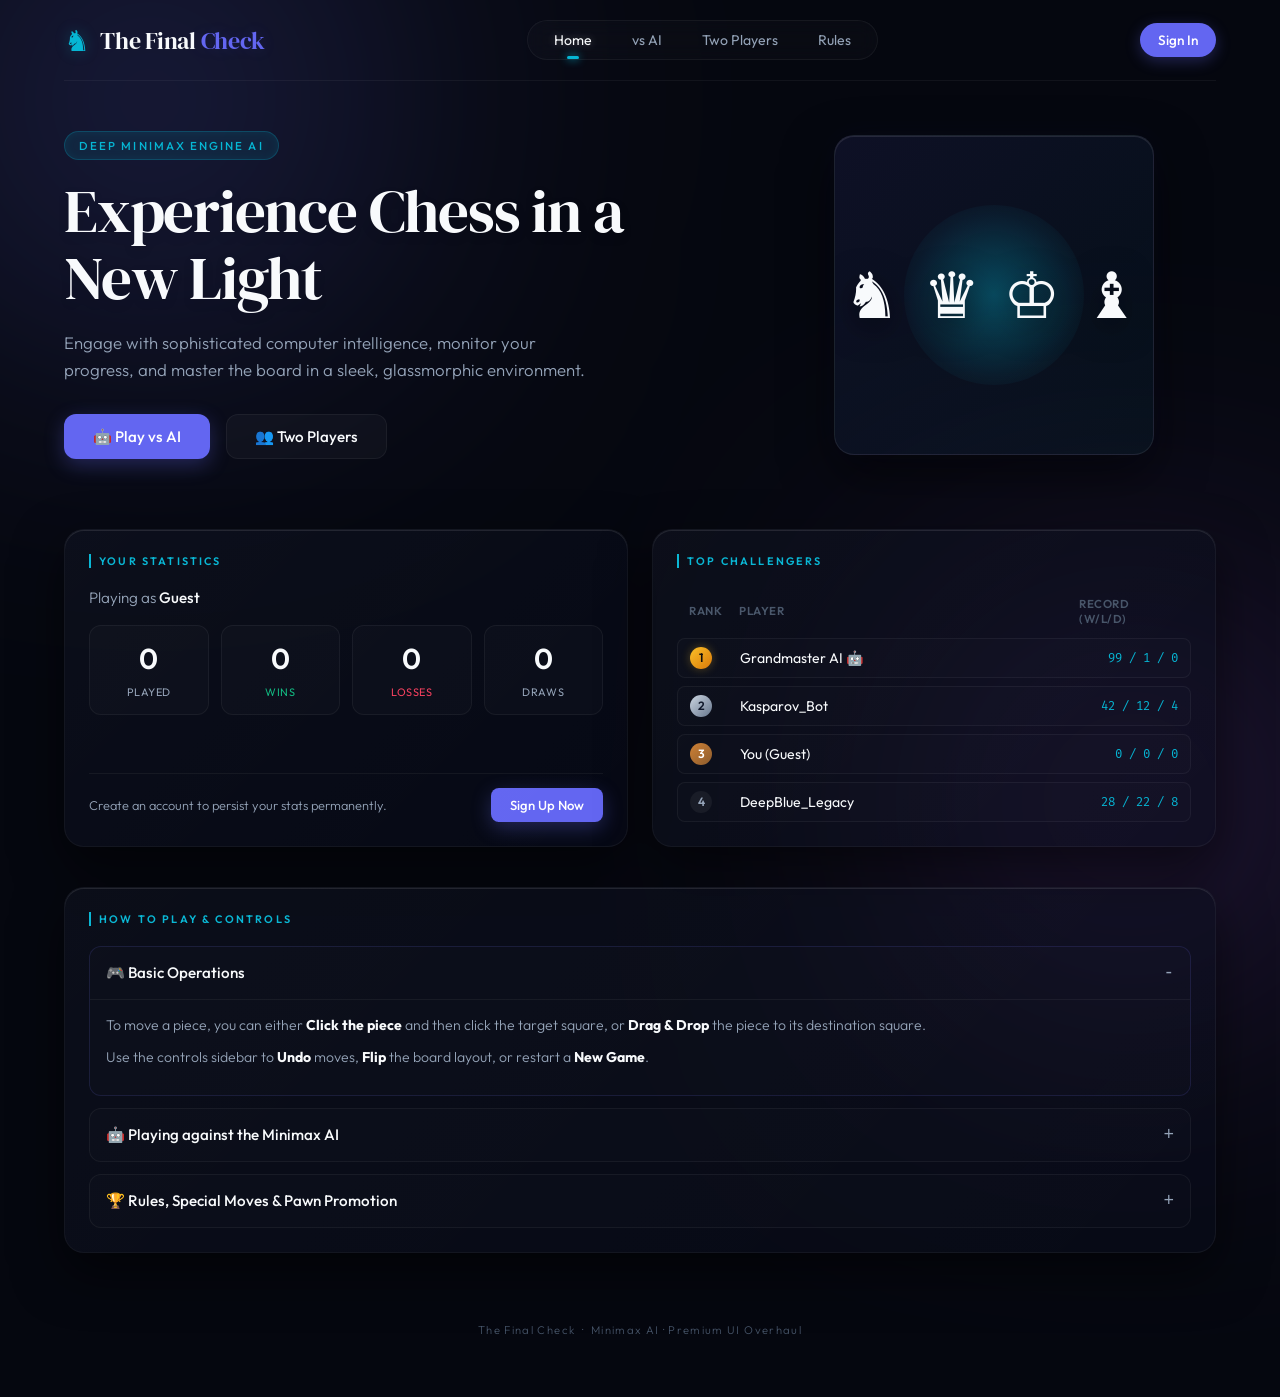
==== commit 4bd85d7e: "name and title update" ====
--- a/index.html
+++ b/index.html
@@ -4,7 +4,7 @@
 <head>
     <meta charset="UTF-8">
     <meta name="viewport" content="width=device-width, initial-scale=1.0">
-    <title>Nocturne Chess - Premium Engine AI</title>
+    <title>The Final Check - Premium Engine AI</title>
     <link rel="shortcut icon" href="library/Favicon.png" type="image/png">
     <link
         href="https://fonts.googleapis.com/css2?family=Outfit:wght@300;400;500;600;700&family=DM+Serif+Display:ital@0;1&family=DM+Sans:wght@200;300;400;500&family=Fira+Mono:wght@400;500&display=swap"
@@ -22,7 +22,7 @@
         <nav class="navbar">
             <div class="nav-brand" onclick="navigateTo('home')">
                 <span class="brand-icon">♞</span>
-                <span class="brand-text">Nocturne <span>Chess</span></span>
+                <span class="brand-text">The Final <span>Check</span></span>
             </div>
             <div class="nav-links">
                 <a href="#" class="nav-item active" id="link-home" onclick="navigateTo('home'); event.preventDefault();">Home</a>
@@ -246,7 +246,7 @@
             </div>
         </div>
 
-        <footer class="footer">Nocturne Chess &nbsp;·&nbsp; Minimax AI · Premium UI Overhaul</footer>
+        <footer class="footer">The Final Check &nbsp;·&nbsp; Minimax AI · Premium UI Overhaul</footer>
     </div>
 
     <!-- PROMOTION DIALOG OVERLAY -->
--- a/index.css
+++ b/index.css
@@ -1,5 +1,5 @@
 /* ================================================================
-   NOCTURNE CHESS DESIGN SYSTEM (GLASSMORPHISM & SPACE GLOW)
+   THE FINAL CHECK DESIGN SYSTEM (GLASSMORPHISM & SPACE GLOW)
 ================================================================ */
 
 *,
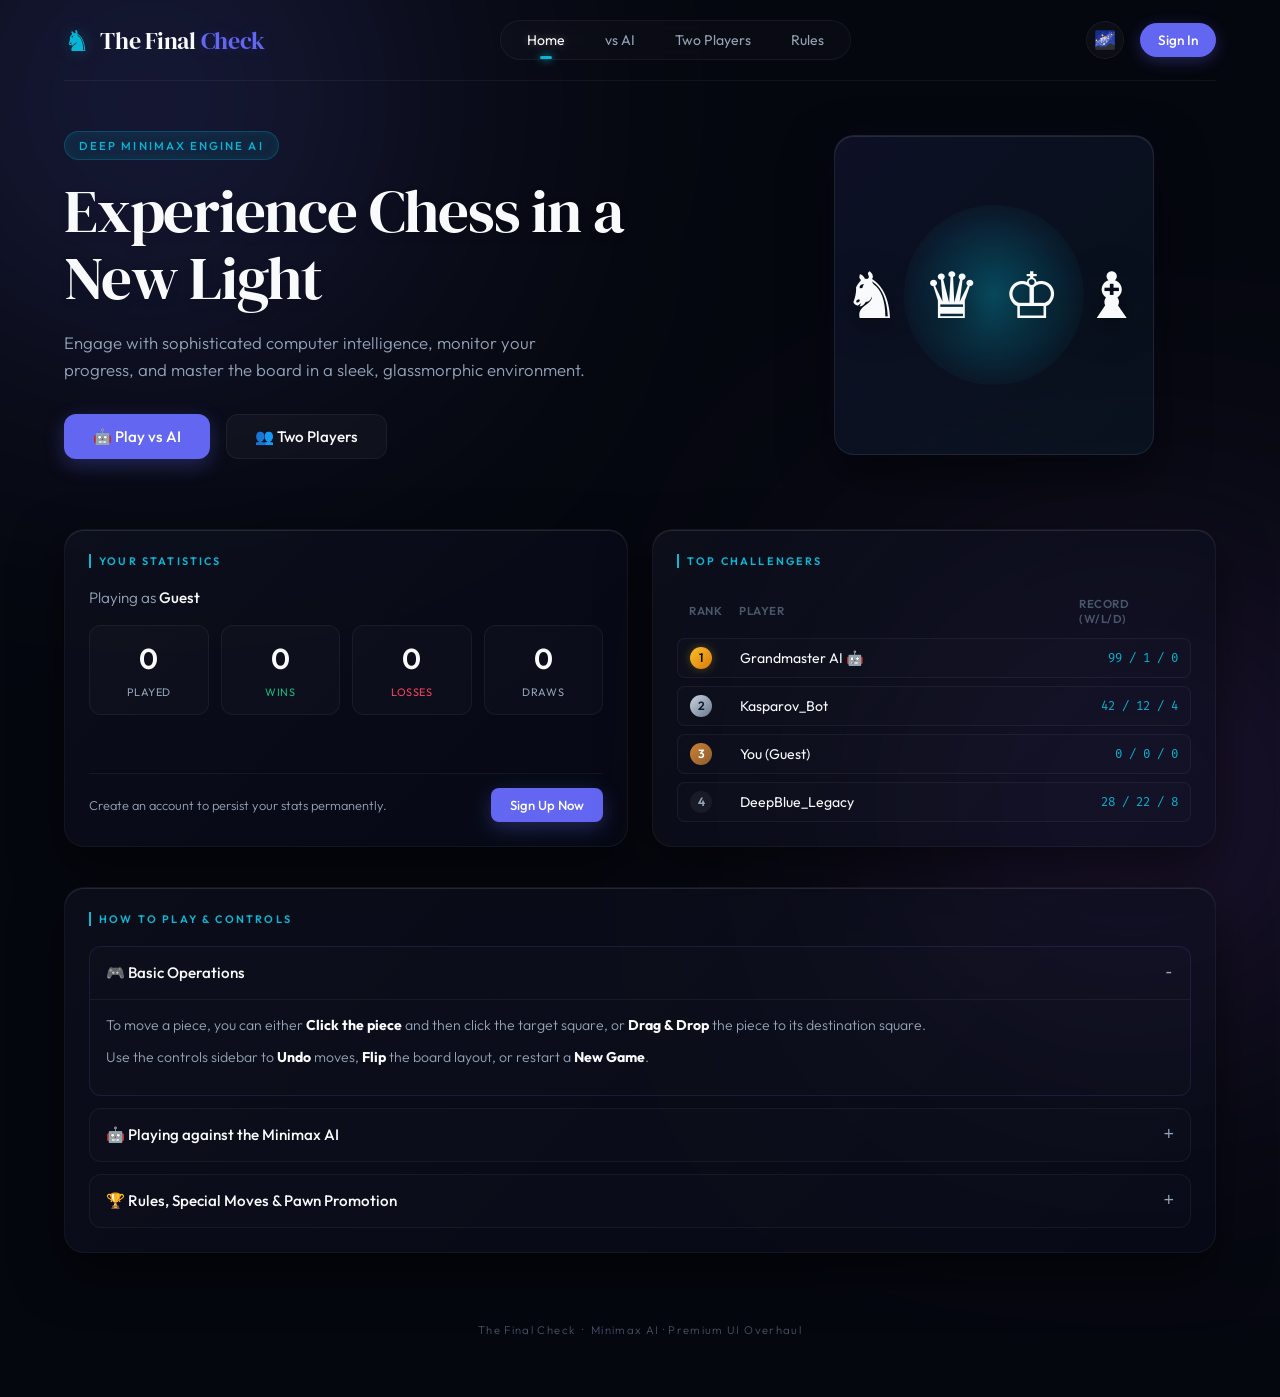
==== commit 9b4aba68: "theme added" ====
--- a/index.html
+++ b/index.html
@@ -2,6 +2,12 @@
 <html lang="en">
 
 <head>
+    <script>
+        (function() {
+            const t = localStorage.getItem('theme') || 'space';
+            document.documentElement.setAttribute('data-theme', t);
+        })();
+    </script>
     <meta charset="UTF-8">
     <meta name="viewport" content="width=device-width, initial-scale=1.0">
     <title>The Final Check - Premium Engine AI</title>
@@ -30,9 +36,14 @@
                 <a href="#" class="nav-item" id="link-play-local" onclick="startNewGame('human'); event.preventDefault();">Two Players</a>
                 <a href="#" class="nav-item" id="link-rules" onclick="scrollToRules(); event.preventDefault();">Rules</a>
             </div>
-            <div class="nav-auth" id="nav-auth-section">
-                <!-- Will be dynamically updated by index.js -->
-                <button class="nav-btn" onclick="window.location.href='./Login-signup/signin.html'">Sign In</button>
+            <div class="nav-right">
+                <button id="theme-toggle" class="theme-btn" onclick="cycleTheme()" title="Cycle Theme" aria-label="Cycle Theme">
+                    <span class="theme-icon">🌌</span>
+                </button>
+                <div class="nav-auth" id="nav-auth-section">
+                    <!-- Will be dynamically updated by index.js -->
+                    <button class="nav-btn" onclick="window.location.href='./Login-signup/signin.html'">Sign In</button>
+                </div>
             </div>
         </nav>
 
--- a/index.css
+++ b/index.css
@@ -48,6 +48,94 @@
     --sq-last-move: rgba(6, 182, 212, 0.25);
     --sq-check: rgba(244, 63, 94, 0.45);
     --sq-indicator-move: rgba(6, 182, 212, 0.6);
+
+    /* Inputs & Dynamic Component Theme Overrides */
+    --input-bg: rgba(0, 0, 0, 0.2);
+    --input-bg-focus: rgba(0, 0, 0, 0.3);
+    --board-shell-bg: rgba(10, 14, 30, 0.8);
+    --gameover-bg: rgba(6, 8, 20, 0.95);
+}
+
+html[data-theme="light"] {
+    --bg-dark: #f8fafc;
+    --glass-bg: rgba(255, 255, 255, 0.7);
+    --glass-bg-hover: rgba(255, 255, 255, 0.85);
+    --glass-border: rgba(15, 23, 42, 0.08);
+    --glass-border-highlight: rgba(99, 102, 241, 0.25);
+    
+    /* Accents - darker, more saturated for light background */
+    --accent-primary: #4f46e5;
+    --accent-secondary: #0891b2;
+    --accent-purple: #9333ea;
+    --accent-glow: rgba(79, 70, 229, 0.12);
+    --accent-glow-cyan: rgba(8, 145, 178, 0.15);
+    
+    --success: #059669;
+    --error: #dc2626;
+    --warning: #d97706;
+    
+    /* Typography */
+    --text-primary: #0f172a;
+    --text-secondary: #475569;
+    --text-muted: #64748b;
+    
+    /* Shadows - softer and dark */
+    --shadow-premium: 0 20px 40px rgba(15, 23, 42, 0.06), 0 1px 3px rgba(15, 23, 42, 0.02);
+    
+    /* Chess Board Specific - light theme colors */
+    --board-light: #f1f5f9;
+    --board-dark: #94a3b8;
+    --sq-selected: rgba(79, 70, 229, 0.25);
+    --sq-last-move: rgba(8, 145, 178, 0.2);
+    --sq-check: rgba(220, 38, 38, 0.25);
+    --sq-indicator-move: rgba(8, 145, 178, 0.45);
+
+    /* Inputs & Overrides */
+    --input-bg: rgba(15, 23, 42, 0.04);
+    --input-bg-focus: rgba(15, 23, 42, 0.08);
+    --board-shell-bg: rgba(255, 255, 255, 0.85);
+    --gameover-bg: rgba(241, 245, 249, 0.96);
+}
+
+html[data-theme="midnight"] {
+    --bg-dark: #000000;
+    --glass-bg: rgba(10, 10, 10, 0.85);
+    --glass-bg-hover: rgba(20, 20, 20, 0.95);
+    --glass-border: rgba(255, 255, 255, 0.15);
+    --glass-border-highlight: #ffffff;
+    
+    /* Accents - high contrast */
+    --accent-primary: #ffffff;
+    --accent-secondary: #00ffff;
+    --accent-purple: #ff00ff;
+    --accent-glow: rgba(255, 255, 255, 0.1);
+    --accent-glow-cyan: rgba(0, 255, 255, 0.2);
+    
+    --success: #00ff00;
+    --error: #ff0000;
+    --warning: #ffff00;
+    
+    /* Typography */
+    --text-primary: #ffffff;
+    --text-secondary: #e0e0e0;
+    --text-muted: #a0a0a0;
+    
+    /* Shadows - starker, high contrast */
+    --shadow-premium: 0 20px 50px rgba(0, 0, 0, 0.95);
+    
+    /* Chess Board Specific - high contrast white/black */
+    --board-light: #ffffff;
+    --board-dark: #1e1e1e;
+    --sq-selected: rgba(0, 255, 255, 0.45);
+    --sq-last-move: rgba(255, 255, 255, 0.35);
+    --sq-check: rgba(255, 0, 0, 0.5);
+    --sq-indicator-move: rgba(0, 255, 255, 0.75);
+
+    /* Inputs & Overrides */
+    --input-bg: #121212;
+    --input-bg-focus: #1a1a1a;
+    --board-shell-bg: rgba(10, 10, 10, 0.9);
+    --gameover-bg: rgba(0, 0, 0, 0.98);
 }
 
 html {
@@ -66,6 +154,7 @@
     position: relative;
     -webkit-user-select: none;
     user-select: none;
+    transition: background-color 0.4s ease, color 0.4s ease, border-color 0.4s ease;
 }
 
 /* ── NEBULA BACKGROUNDS ── */
@@ -77,6 +166,13 @@
     z-index: 0;
     opacity: 0.45;
     mix-blend-mode: screen;
+    transition: opacity 0.5s ease, visibility 0.5s ease;
+}
+
+html[data-theme="light"] .nebula,
+html[data-theme="midnight"] .nebula {
+    opacity: 0;
+    visibility: hidden;
 }
 
 .nebula-1 {
@@ -218,6 +314,38 @@
     background: var(--accent-secondary);
     border-radius: 10px;
     box-shadow: 0 0 8px var(--accent-secondary);
+}
+
+.nav-right {
+    display: flex;
+    align-items: center;
+    gap: 16px;
+}
+
+.theme-btn {
+    background: rgba(255, 255, 255, 0.03);
+    border: 1px solid var(--glass-border);
+    color: var(--text-primary);
+    width: 38px;
+    height: 38px;
+    border-radius: 50%;
+    cursor: pointer;
+    display: flex;
+    align-items: center;
+    justify-content: center;
+    font-size: 1.1rem;
+    transition: all 0.25s ease;
+    backdrop-filter: blur(8px);
+}
+
+.theme-btn:hover {
+    background: rgba(255, 255, 255, 0.08);
+    border-color: var(--glass-border-highlight);
+    transform: scale(1.05);
+}
+
+.theme-btn:active {
+    transform: scale(0.95);
 }
 
 .nav-auth {
@@ -808,12 +936,12 @@
 }
 
 .form-group input {
-    background: rgba(0, 0, 0, 0.2);
+    background: var(--input-bg);
     border: 1px solid var(--glass-border);
     border-radius: var(--radius-sm);
     padding: 11px 14px;
     font-family: 'Outfit', sans-serif;
-    color: white;
+    color: var(--text-primary);
     font-size: 0.88rem;
     transition: all 0.2s;
 }
@@ -822,7 +950,7 @@
     border-color: var(--accent-primary);
     outline: none;
     box-shadow: 0 0 0 3px var(--accent-glow);
-    background: rgba(0, 0, 0, 0.3);
+    background: var(--input-bg-focus);
 }
 
 .password-input-wrap {
@@ -853,7 +981,7 @@
 }
 
 .pwd-toggle:hover {
-    color: white;
+    color: var(--text-primary);
 }
 
 .auth-error {
@@ -1214,12 +1342,12 @@
 
 .board-shell {
     position: relative;
-    background: rgba(10, 14, 30, 0.8);
+    background: var(--board-shell-bg);
     border: 1px solid var(--glass-border-highlight);
     border-radius: var(--radius-lg);
     padding: 16px;
     box-shadow: var(--shadow-premium), 0 0 40px rgba(0,0,0,0.4);
-    transition: box-shadow 0.35s;
+    transition: box-shadow 0.35s, background-color 0.3s, border-color 0.3s;
 }
 
 .board-shell.glow {
@@ -1372,7 +1500,7 @@
     top: 50%;
     left: 50%;
     transform: translate(-50%, -50%) scale(.85);
-    background: rgba(6, 8, 20, 0.95);
+    background: var(--gameover-bg);
     border: 1px solid var(--glass-border-highlight);
     backdrop-filter: blur(20px);
     border-radius: var(--radius-lg);
@@ -1382,7 +1510,7 @@
     box-shadow: var(--shadow-premium), 0 10px 40px rgba(0,0,0,0.8);
     opacity: 0;
     pointer-events: none;
-    transition: all .35s cubic-bezier(.34, 1.56, .64, 1);
+    transition: opacity 0.35s, transform 0.35s cubic-bezier(.34, 1.56, .64, 1), background-color 0.3s, border-color 0.3s;
     min-width: 250px;
 }
 
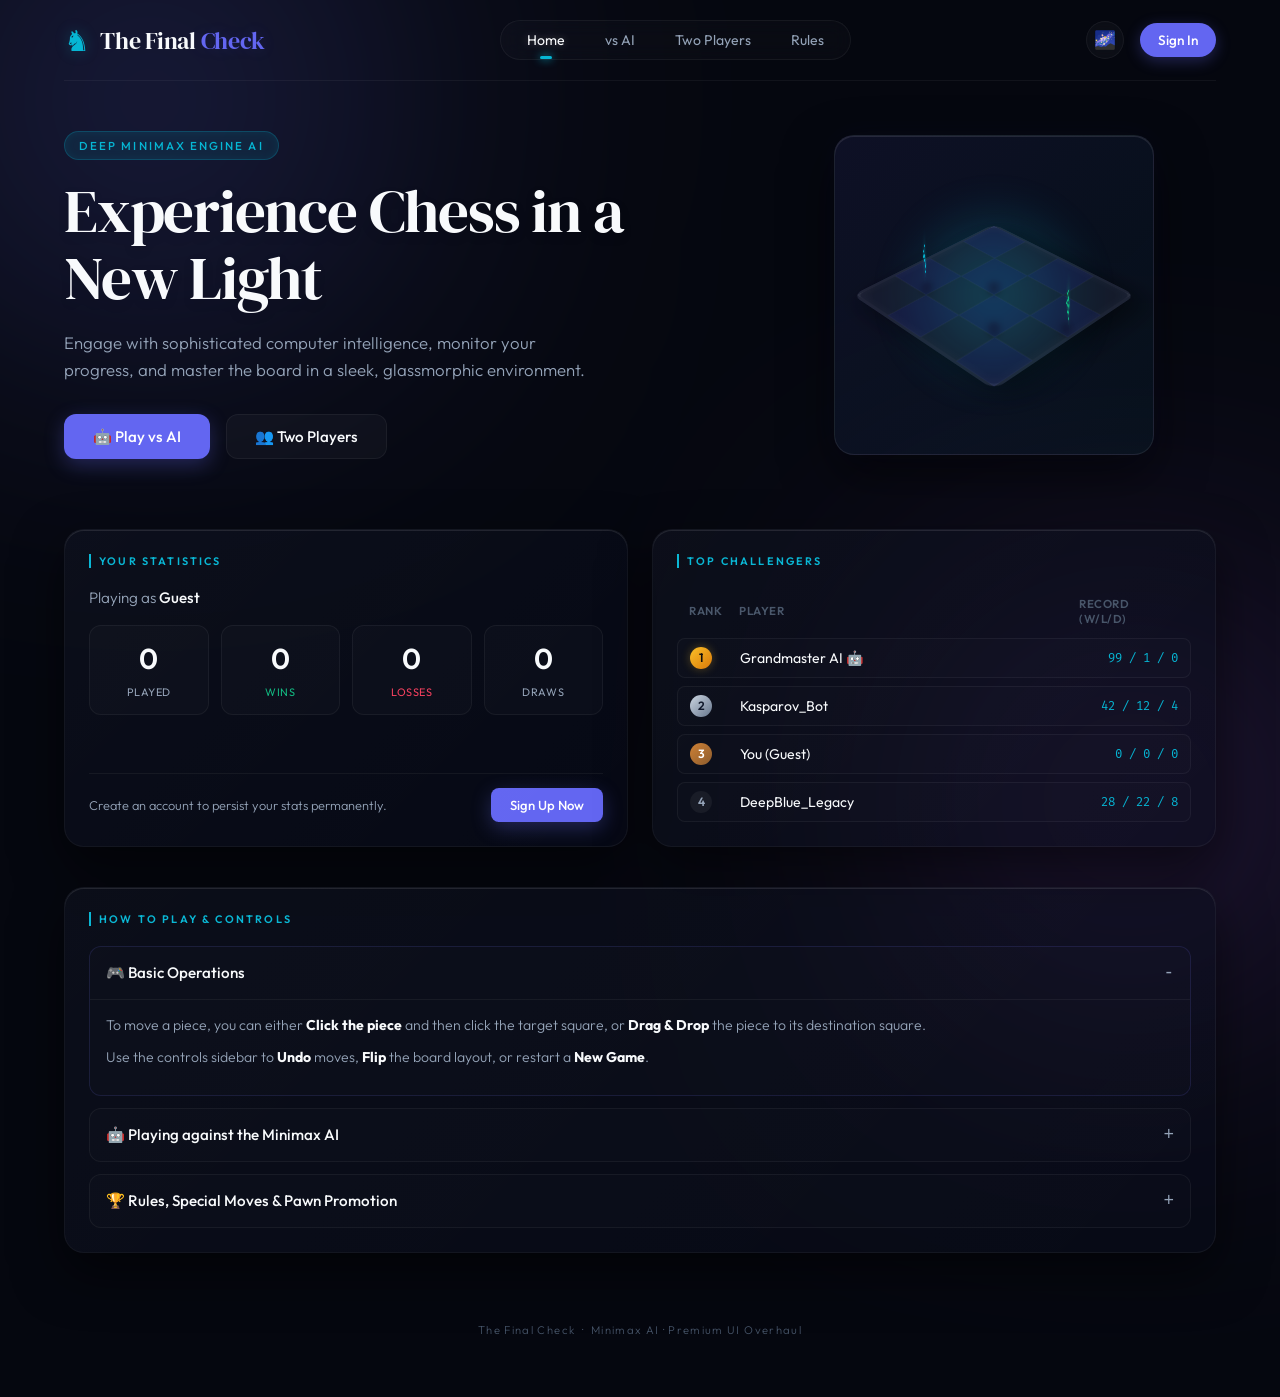
==== commit 3fc22441: "design fixeing and make it more attractive" ====
--- a/index.html
+++ b/index.html
@@ -62,7 +62,75 @@
                 <div class="hero-visual">
                     <div class="mock-board-container">
                         <div class="visual-blur-circle"></div>
-                        <div class="preview-pieces">♞ ♛ ♔ ♝</div>
+                        <div class="scene-3d">
+                            <div class="board-3d">
+                                <div class="grid-3d">
+                                    <div class="tile-3d light"></div>
+                                    <div class="tile-3d dark"></div>
+                                    <div class="tile-3d light"></div>
+                                    <div class="tile-3d dark"></div>
+                                    
+                                    <div class="tile-3d dark"></div>
+                                    <div class="tile-3d light"></div>
+                                    <div class="tile-3d dark"></div>
+                                    <div class="tile-3d light"></div>
+                                    
+                                    <div class="tile-3d light"></div>
+                                    <div class="tile-3d dark"></div>
+                                    <div class="tile-3d light"></div>
+                                    <div class="tile-3d dark"></div>
+                                    
+                                    <div class="tile-3d dark"></div>
+                                    <div class="tile-3d light"></div>
+                                    <div class="tile-3d dark"></div>
+                                    <div class="tile-3d light"></div>
+                                </div>
+                                <div class="pieces-3d">
+                                    <!-- Knight at (0, 1) -->
+                                    <div class="piece-3d-wrapper p-0-1 float-1">
+                                        <svg viewBox="0 0 45 45" class="piece-svg knight-svg">
+                                            <path d="M 22,10 C 32,10 32,18 30,22 C 28,26 25,30 25,32 C 25,34 27,34 28,34 C 29,34 31,32 32,32 C 33,32 35,35 34,36 C 32,38 28,38 26,38 C 24,38 21,36 21,34 C 21,32 23,28 22,25 C 21,22 17,21 16,21 C 15,21 13,22 12,21 C 11,20 11,18 12,17 C 13,16 15,16 16,16 C 17,16 18,15 17,14 C 16,13 14,13 13,13 C 12,13 11,14 10,13 C 9,12 10,9 13,9 C 16,9 17,11 18,10 C 19,9 20,10 22,10 z" />
+                                            <path d="M 22,18 C 20,18 19,19 19,21 C 19,22 22,22 22,21 C 22,19 21,18 20,18 z" class="piece-eye" />
+                                        </svg>
+                                        <div class="piece-shadow"></div>
+                                    </div>
+                                    <!-- Queen at (1, 2) -->
+                                    <div class="piece-3d-wrapper p-1-2 float-2">
+                                        <svg viewBox="0 0 45 45" class="piece-svg queen-svg">
+                                            <path d="M 9,26 C 17.5,24.5 27.5,24.5 36,26 L 38,14 L 31,21 L 22.5,9 L 14,21 L 7,14 L 9,26 z" />
+                                            <circle cx="7" cy="12" r="2" />
+                                            <circle cx="14" cy="19" r="2" />
+                                            <circle cx="22.5" cy="7" r="2" />
+                                            <circle cx="31" cy="19" r="2" />
+                                            <circle cx="38" cy="12" r="2" />
+                                            <path d="M 9,26 L 36,26 L 36,30 L 9,30 L 9,26 z" />
+                                            <path d="M 11.5,30 C 15,32.5 30,32.5 33.5,30 L 11.5,30 z" />
+                                        </svg>
+                                        <div class="piece-shadow"></div>
+                                    </div>
+                                    <!-- King at (2, 1) -->
+                                    <div class="piece-3d-wrapper p-2-1 float-3">
+                                        <svg viewBox="0 0 45 45" class="piece-svg king-svg">
+                                            <path d="M 11.5,32.5 C 15,35.5 30,35.5 33.5,32.5 L 11.5,32.5 z" />
+                                            <path d="M 12,32.5 L 33,32.5 L 31,18 L 27.5,24 L 22.5,15 L 17.5,24 L 14,18 L 12,32.5 z" />
+                                            <path d="M 22.5,15 L 22.5,9 M 19.5,12 L 25.5,12" />
+                                            <circle cx="22.5" cy="7" r="2" />
+                                        </svg>
+                                        <div class="piece-shadow"></div>
+                                    </div>
+                                    <!-- Bishop at (3, 2) -->
+                                    <div class="piece-3d-wrapper p-3-2 float-4">
+                                        <svg viewBox="0 0 45 45" class="piece-svg bishop-svg">
+                                            <path d="M 9,36 C 15,36 15,37 22.5,37 C 30,37 30,36 36,36 L 33,32 C 33,30 34.5,25.5 32,22 C 29.5,18.5 25,15.5 22.5,15.5 C 20,15.5 15.5,18.5 13,22 C 10.5,25.5 12,30 12,32 L 9,36 z" />
+                                            <path d="M 15,32 L 30,32 C 30,30 31,27 22.5,27 C 14,27 15,30 15,32 z" />
+                                            <circle cx="22.5" cy="13" r="2" />
+                                            <path d="M 17.5,21.5 L 27.5,21.5 M 22.5,17.5 L 22.5,25.5" />
+                                        </svg>
+                                        <div class="piece-shadow"></div>
+                                    </div>
+                                </div>
+                            </div>
+                        </div>
                     </div>
                 </div>
             </div>
--- a/index.css
+++ b/index.css
@@ -552,31 +552,188 @@
 
 .visual-blur-circle {
     position: absolute;
-    width: 180px;
-    height: 180px;
+    width: 200px;
+    height: 200px;
     border-radius: 50%;
-    background: radial-gradient(circle, var(--accent-secondary) 0%, transparent 80%);
-    opacity: 0.35;
-    animation: rotateVisualBlur 10s infinite linear;
+    background: radial-gradient(circle, var(--accent-secondary) 0%, transparent 70%);
+    opacity: 0.4;
+    filter: blur(20px);
+    animation: rotateVisualBlur 15s infinite linear;
 }
 
 @keyframes rotateVisualBlur {
-    0% { transform: rotate(0deg) translate(20px, 0); }
-    100% { transform: rotate(360deg) translate(20px, 0); }
-}
-
-.preview-pieces {
-    font-size: 4rem;
-    letter-spacing: 5px;
-    font-weight: 400;
-    color: var(--text-primary);
-    filter: drop-shadow(0 8px 16px rgba(0,0,0,0.5));
-    animation: floatVisualPieces 4s infinite ease-in-out;
-}
-
-@keyframes floatVisualPieces {
-    0%, 100% { transform: translateY(0); }
-    50% { transform: translateY(-12px); }
+    0% { transform: rotate(0deg) translate(15px, 0); }
+    100% { transform: rotate(360deg) translate(15px, 0); }
+}
+
+/* 3D Chess Board Scene */
+.scene-3d {
+    width: 280px;
+    height: 280px;
+    perspective: 800px;
+    display: flex;
+    align-items: center;
+    justify-content: center;
+    z-index: 2;
+}
+
+.board-3d {
+    width: 200px;
+    height: 200px;
+    transform: rotateX(55deg) rotateZ(-45deg);
+    transform-style: preserve-3d;
+    position: relative;
+    animation: floatBoard 6s infinite ease-in-out;
+}
+
+@keyframes floatBoard {
+    0%, 100% {
+        transform: rotateX(55deg) rotateZ(-45deg) translateY(0px);
+    }
+    50% {
+        transform: rotateX(52deg) rotateZ(-43deg) translateY(-8px);
+    }
+}
+
+.grid-3d {
+    display: grid;
+    grid-template-columns: repeat(4, 1fr);
+    grid-template-rows: repeat(4, 1fr);
+    width: 100%;
+    height: 100%;
+    border: 3px solid rgba(255, 255, 255, 0.08);
+    border-radius: 12px;
+    background: rgba(10, 14, 30, 0.6);
+    box-shadow: 
+        0 15px 35px rgba(0, 0, 0, 0.5),
+        inset 0 0 15px rgba(255, 255, 255, 0.05);
+    backdrop-filter: blur(4px);
+    transform-style: preserve-3d;
+}
+
+.tile-3d {
+    width: 100%;
+    height: 100%;
+    border: 1px solid rgba(255, 255, 255, 0.02);
+    transition: all 0.3s ease;
+}
+
+.tile-3d.light {
+    background: rgba(255, 255, 255, 0.04);
+}
+
+.tile-3d.dark {
+    background: rgba(99, 102, 241, 0.12);
+}
+
+.tile-3d:hover {
+    background: rgba(6, 182, 212, 0.25);
+    box-shadow: inset 0 0 10px rgba(6, 182, 212, 0.5);
+    border-color: rgba(6, 182, 212, 0.4);
+}
+
+.pieces-3d {
+    position: absolute;
+    top: 0;
+    left: 0;
+    width: 100%;
+    height: 100%;
+    transform-style: preserve-3d;
+    pointer-events: none;
+}
+
+.piece-3d-wrapper {
+    position: absolute;
+    width: 50px;
+    height: 50px;
+    transform-style: preserve-3d;
+    transition: transform 0.3s ease;
+    transform: translateZ(20px) rotateX(-90deg) rotateY(45deg);
+}
+
+/* 4x4 Grid positioning (each square is 50px of the 200px board) */
+.p-0-1 { left: 50px; top: 0px; }
+.p-1-2 { left: 100px; top: 50px; }
+.p-2-1 { left: 50px; top: 100px; }
+.p-3-2 { left: 100px; top: 150px; }
+
+/* Glowing vector chess piece paths */
+.piece-svg {
+    width: 100%;
+    height: 100%;
+    fill: none;
+    stroke: var(--text-primary);
+    stroke-width: 1.8;
+    stroke-linejoin: round;
+    stroke-linecap: round;
+    transition: filter 0.3s ease;
+}
+
+.knight-svg {
+    stroke: #06b6d4; /* Cyan accent */
+    fill: rgba(6, 182, 212, 0.1);
+    filter: drop-shadow(0 0 8px rgba(6, 182, 212, 0.5));
+}
+
+.queen-svg {
+    stroke: #a855f7; /* Purple accent */
+    fill: rgba(168, 85, 247, 0.1);
+    filter: drop-shadow(0 0 8px rgba(168, 85, 247, 0.5));
+}
+
+.king-svg {
+    stroke: #6366f1; /* Indigo accent */
+    fill: rgba(99, 102, 241, 0.1);
+    filter: drop-shadow(0 0 8px rgba(99, 102, 241, 0.5));
+}
+
+.bishop-svg {
+    stroke: #10b981; /* Emerald green accent */
+    fill: rgba(16, 185, 129, 0.1);
+    filter: drop-shadow(0 0 8px rgba(16, 185, 129, 0.5));
+}
+
+.piece-svg:hover {
+    filter: drop-shadow(0 0 15px currentColor);
+}
+
+.piece-eye {
+    fill: #05070f !important;
+}
+
+/* Piece bobbing and counter-scaling shadows */
+.float-1 .piece-svg { animation: bobPiece 4s infinite ease-in-out; }
+.float-2 .piece-svg { animation: bobPiece 4.3s infinite ease-in-out reverse; }
+.float-3 .piece-svg { animation: bobPiece 4.6s infinite ease-in-out; }
+.float-4 .piece-svg { animation: bobPiece 4.9s infinite ease-in-out reverse; }
+
+@keyframes bobPiece {
+    0%, 100% { transform: translateY(0px); }
+    50% { transform: translateY(-8px); }
+}
+
+.piece-shadow {
+    position: absolute;
+    width: 24px;
+    height: 8px;
+    background: rgba(0, 0, 0, 0.7);
+    border-radius: 50%;
+    left: 13px;
+    bottom: -15px;
+    transform: rotateX(90deg); /* align flat on the board */
+    filter: blur(3px);
+    pointer-events: none;
+    transition: all 0.3s ease;
+}
+
+.float-1 .piece-shadow { animation: scaleShadow 4s infinite ease-in-out; }
+.float-2 .piece-shadow { animation: scaleShadow 4.3s infinite ease-in-out reverse; }
+.float-3 .piece-shadow { animation: scaleShadow 4.6s infinite ease-in-out; }
+.float-4 .piece-shadow { animation: scaleShadow 4.9s infinite ease-in-out reverse; }
+
+@keyframes scaleShadow {
+    0%, 100% { transform: rotateX(90deg) scale(1); opacity: 0.8; filter: blur(3px); }
+    50% { transform: rotateX(90deg) scale(0.6); opacity: 0.3; filter: blur(5px); }
 }
 
 /* ── HOMEPAGE: DASHBOARD GRID ── */
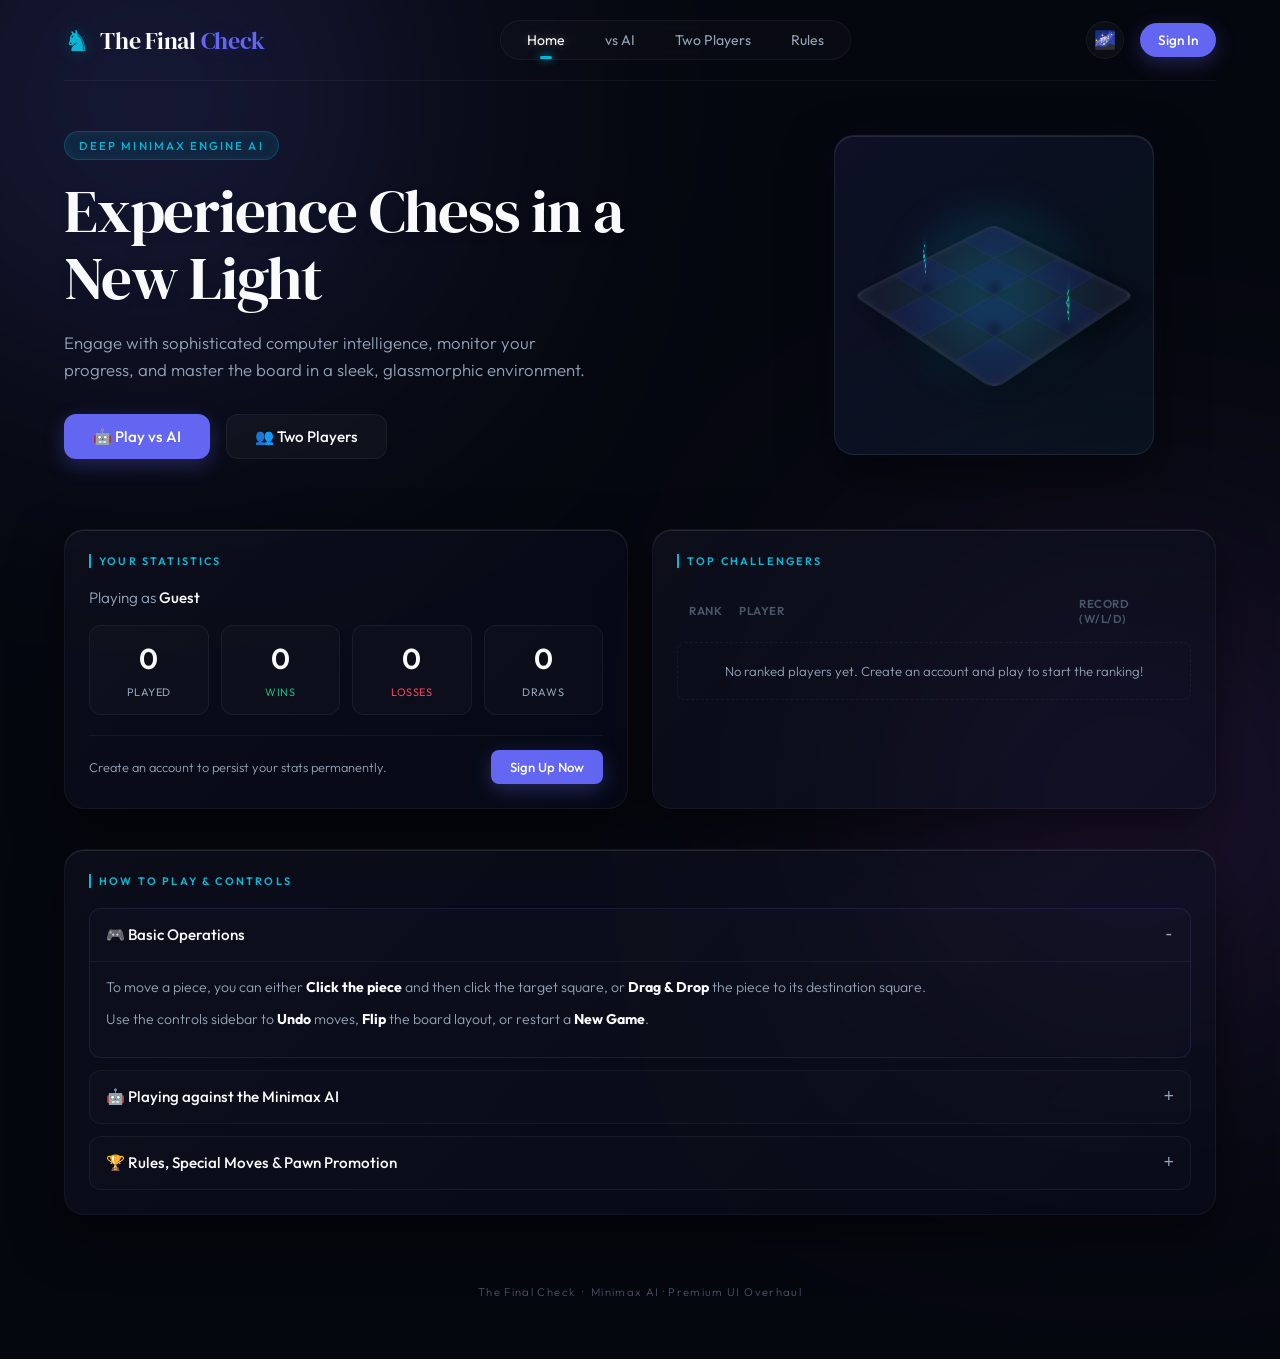
==== commit 71770a55: "ranking rules change." ====
--- a/index.html
+++ b/index.html
@@ -169,32 +169,8 @@
                 <!-- Leaderboard Card -->
                 <div class="card leaderboard-card">
                     <div class="card-label">Top Challengers</div>
-                    <div class="leaderboard-list">
-                        <div class="leader-row header-row">
-                            <span>Rank</span>
-                            <span>Player</span>
-                            <span>Record (W/L/D)</span>
-                        </div>
-                        <div class="leader-row">
-                            <span class="rank-badge rank-1">1</span>
-                            <span class="player-name">Grandmaster AI 🤖</span>
-                            <span class="player-record">99 / 1 / 0</span>
-                        </div>
-                        <div class="leader-row">
-                            <span class="rank-badge rank-2">2</span>
-                            <span class="player-name">Kasparov_Bot</span>
-                            <span class="player-record">42 / 12 / 4</span>
-                        </div>
-                        <div class="leader-row">
-                            <span class="rank-badge rank-3">3</span>
-                            <span class="player-name" id="leader-user-name">You (Guest)</span>
-                            <span class="player-record" id="leader-user-record">0 / 0 / 0</span>
-                        </div>
-                        <div class="leader-row">
-                            <span class="rank-badge">4</span>
-                            <span class="player-name">DeepBlue_Legacy</span>
-                            <span class="player-record">28 / 22 / 8</span>
-                        </div>
+                    <div class="leaderboard-list" id="leaderboard-list">
+                        <!-- Populated dynamically via JS -->
                     </div>
                 </div>
             </div>
--- a/index.css
+++ b/index.css
@@ -54,6 +54,14 @@
     --input-bg-focus: rgba(0, 0, 0, 0.3);
     --board-shell-bg: rgba(10, 14, 30, 0.8);
     --gameover-bg: rgba(6, 8, 20, 0.95);
+
+    /* Button Theme Variables */
+    --btn-primary-bg: var(--accent-primary);
+    --btn-primary-text: #ffffff;
+    --btn-primary-hover-bg: #5457eb;
+    --btn-primary-hover-text: #ffffff;
+    --btn-primary-shadow: 0 6px 20px rgba(99, 102, 241, 0.3);
+    --btn-accent-text: #ffffff;
 }
 
 html[data-theme="light"] {
@@ -136,6 +144,14 @@
     --input-bg-focus: #1a1a1a;
     --board-shell-bg: rgba(10, 10, 10, 0.9);
     --gameover-bg: rgba(0, 0, 0, 0.98);
+
+    /* Button theme overrides for high contrast */
+    --btn-primary-bg: var(--accent-primary);
+    --btn-primary-text: #000000;
+    --btn-primary-hover-bg: #e0e0e0;
+    --btn-primary-hover-text: #000000;
+    --btn-primary-shadow: 0 6px 20px rgba(255, 255, 255, 0.15);
+    --btn-accent-text: #000000;
 }
 
 html {
@@ -354,23 +370,24 @@
 }
 
 .nav-btn {
-    background: var(--accent-primary);
+    background: var(--btn-primary-bg);
     border: none;
-    color: white;
+    color: var(--btn-primary-text);
     padding: 8px 18px;
     border-radius: 50px;
     font-weight: 500;
     font-size: 0.85rem;
     font-family: 'Outfit', sans-serif;
     cursor: pointer;
-    box-shadow: 0 4px 15px rgba(99, 102, 241, 0.3);
+    box-shadow: var(--btn-primary-shadow);
     transition: all 0.25s ease;
 }
 
 .nav-btn:hover {
     transform: translateY(-2px);
-    box-shadow: 0 6px 20px rgba(99, 102, 241, 0.45);
-    background: #5457eb;
+    box-shadow: var(--btn-primary-shadow);
+    background: var(--btn-primary-hover-bg);
+    color: var(--btn-primary-hover-text);
 }
 
 .nav-profile-wrapper {
@@ -493,15 +510,16 @@
 }
 
 .btn-primary {
-    background: var(--accent-primary);
-    color: white;
-    box-shadow: 0 6px 20px rgba(99, 102, 241, 0.3);
+    background: var(--btn-primary-bg);
+    color: var(--btn-primary-text);
+    box-shadow: var(--btn-primary-shadow);
 }
 
 .btn-primary:hover {
     transform: translateY(-2px);
-    background: #5457eb;
-    box-shadow: 0 8px 25px rgba(99, 102, 241, 0.45);
+    background: var(--btn-primary-hover-bg);
+    color: var(--btn-primary-hover-text);
+    box-shadow: var(--btn-primary-shadow);
 }
 
 .btn-secondary {
@@ -1231,9 +1249,9 @@
 }
 
 .mode-btn.active {
-    background: var(--accent-primary);
-    color: white;
-    box-shadow: 0 4px 10px rgba(99, 102, 241, 0.2);
+    background: var(--btn-primary-bg);
+    color: var(--btn-primary-text);
+    box-shadow: 0 4px 10px var(--accent-glow);
 }
 
 .mode-btn:hover:not(.active) {
@@ -1341,7 +1359,7 @@
 
 .diff-btn.active {
     background: var(--accent-secondary);
-    color: white;
+    color: var(--btn-accent-text);
     border-color: var(--accent-secondary);
     box-shadow: 0 3px 8px var(--accent-glow-cyan);
 }
@@ -1694,21 +1712,22 @@
 .go-btn {
     padding: 10px 30px;
     border-radius: 50px;
-    background: var(--accent-primary);
+    background: var(--btn-primary-bg);
     border: none;
-    color: white;
+    color: var(--btn-primary-text);
     font-family: 'Outfit', sans-serif;
     font-size: 0.82rem;
     font-weight: 500;
     cursor: pointer;
-    box-shadow: 0 4px 12px rgba(99, 102, 241, 0.3);
+    box-shadow: var(--btn-primary-shadow);
     transition: all 0.2s;
 }
 
 .go-btn:hover {
-    background: #5457eb;
+    background: var(--btn-primary-hover-bg);
+    color: var(--btn-primary-hover-text);
     transform: translateY(-1px);
-    box-shadow: 0 6px 16px rgba(99, 102, 241, 0.45);
+    box-shadow: var(--btn-primary-shadow);
 }
 
 /* ── PROMOTION OVERLAY ── */
@@ -1778,6 +1797,7 @@
 .promo-btn:hover {
     background: var(--accent-secondary);
     border-color: var(--accent-secondary);
+    color: var(--btn-accent-text);
     transform: translateY(-4px) scale(1.08);
     box-shadow: 0 6px 20px var(--accent-glow-cyan);
 }
